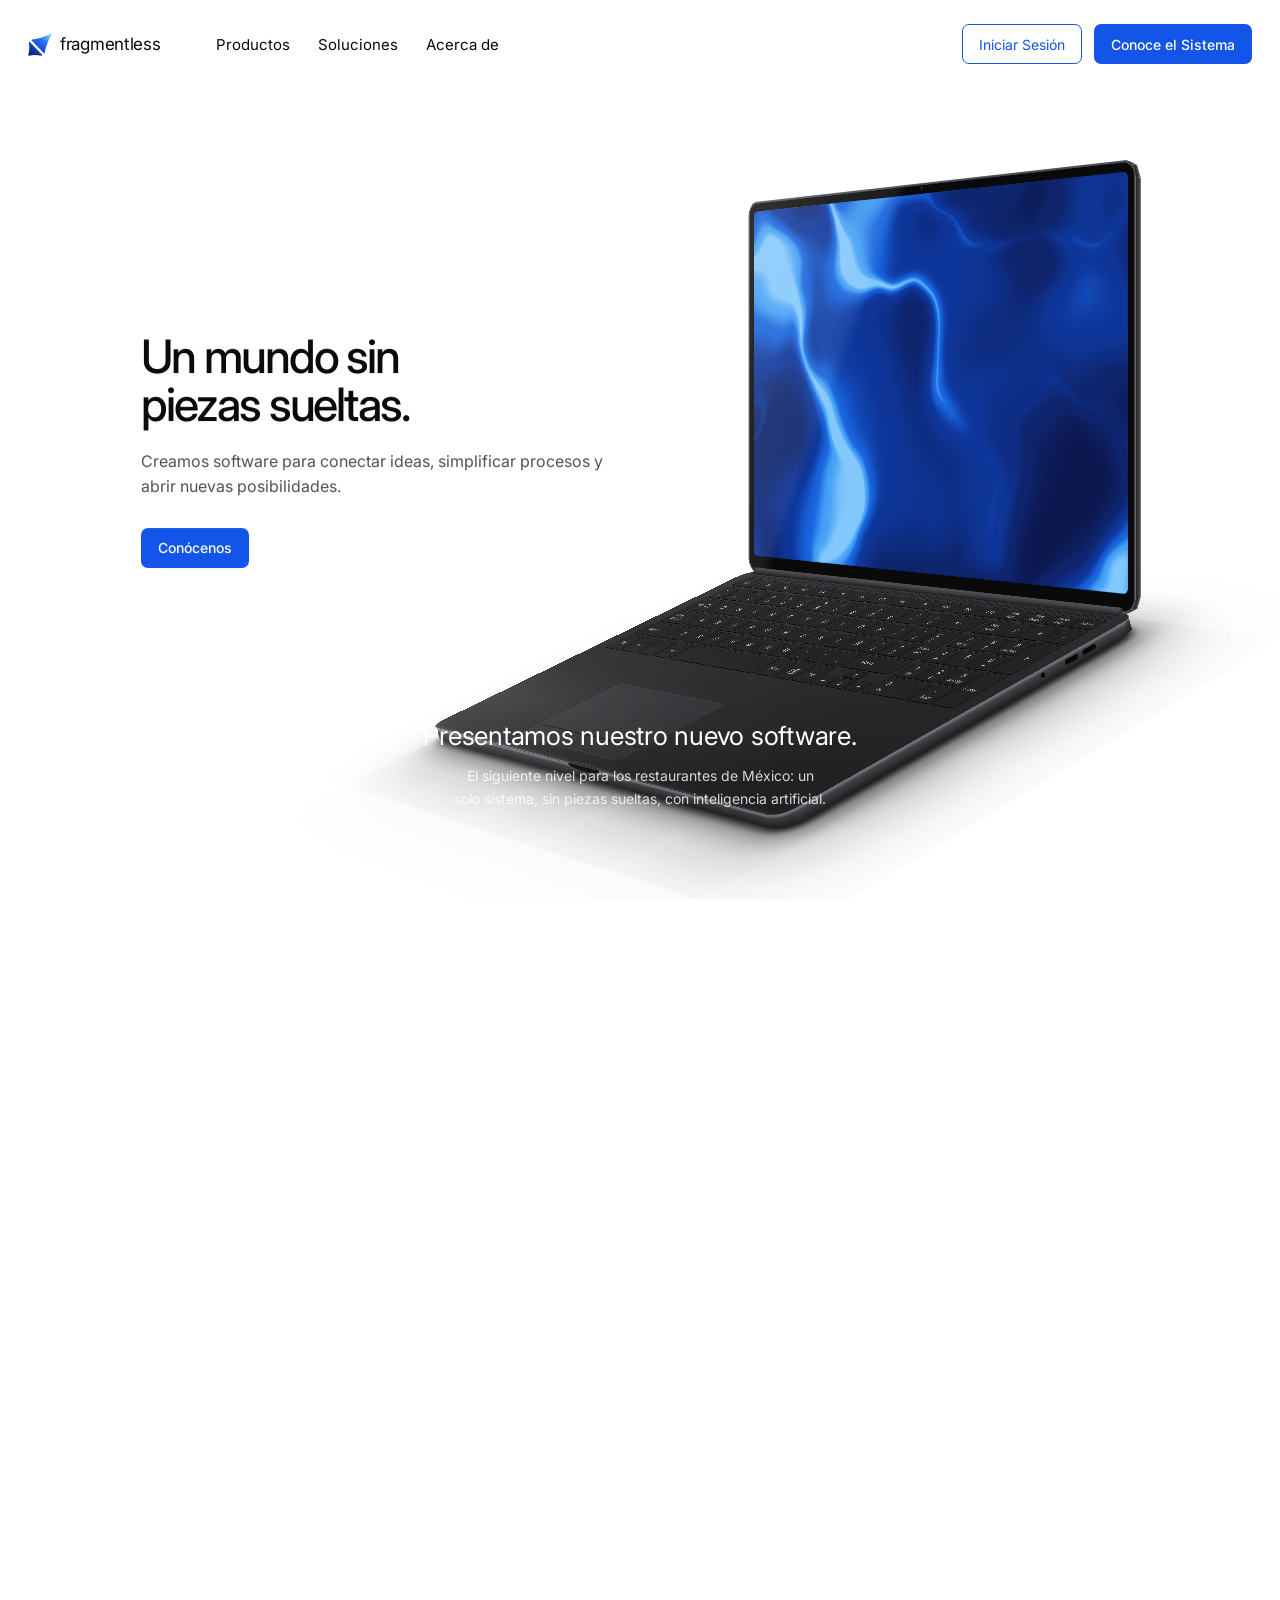
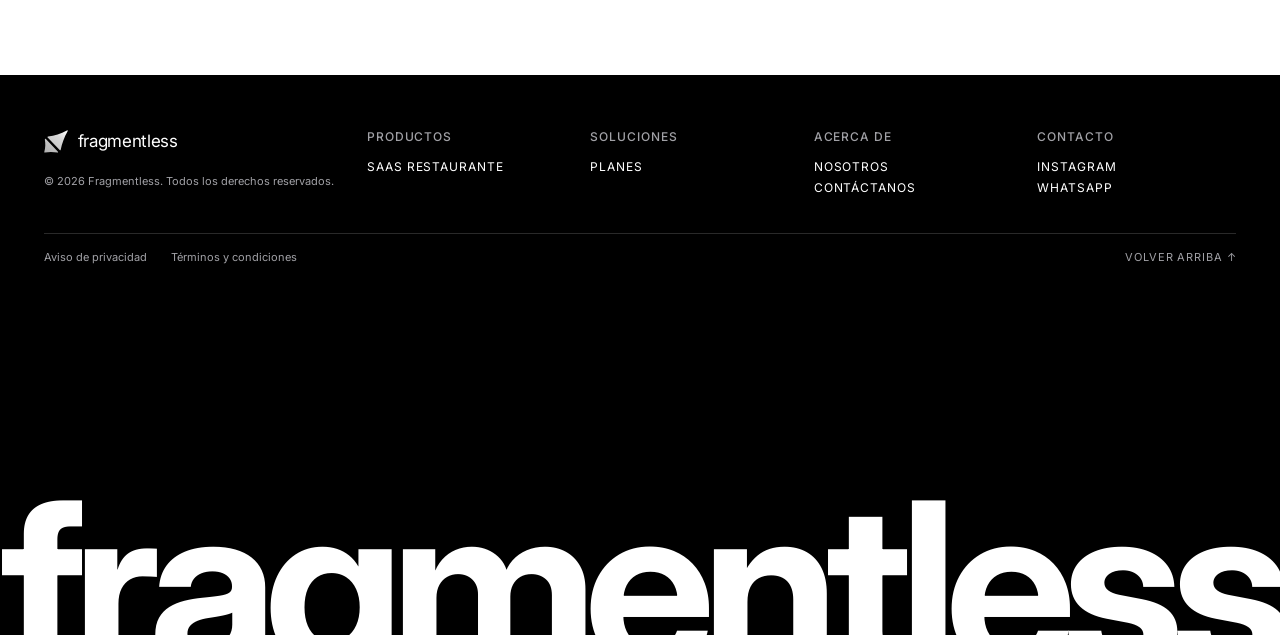
==== index.html @ 7486d0a0 "El mismo brillo azul en todos los textos El titular de la portada y los títulos de la escena dejan e" ====
<!DOCTYPE html>
<html lang="es">
<head>
<meta charset="UTF-8">
<meta name="viewport" content="width=device-width, initial-scale=1.0">
<title>Fragmentless — Un mundo sin piezas sueltas</title>
<meta name="description" content="Creamos software para conectar ideas, simplificar procesos y abrir nuevas posibilidades.">
<meta name="theme-color" content="#FFFFFF">
<link rel="icon" href="assets/fragmentless-logo.svg" type="image/svg+xml">
<!-- Al compartir el enlace (WhatsApp, redes). Cuando haya dominio, og:image y og:url deben ser direcciones completas
     (https://…), porque la mayoría de las redes no acepta rutas relativas. -->
<meta property="og:type" content="website">
<meta property="og:locale" content="es_MX">
<meta property="og:site_name" content="Fragmentless">
<meta property="og:title" content="Fragmentless — Un mundo sin piezas sueltas">
<meta property="og:description" content="Creamos software para conectar ideas, simplificar procesos y abrir nuevas posibilidades.">
<meta property="og:image" content="assets/og-imagen.jpg">
<meta property="og:image:width" content="1200">
<meta property="og:image:height" content="630">
<meta name="twitter:card" content="summary_large_image">
<link rel="preconnect" href="https://fonts.googleapis.com">
<link rel="preconnect" href="https://fonts.gstatic.com" crossorigin>
<link href="https://fonts.googleapis.com/css2?family=Inter:wght@200;400;500;600;700&display=swap" rel="stylesheet">
<link rel="stylesheet" href="style.css?v=brillo-igual-1">
<link rel="stylesheet" href="assets/components.css">
<script src="assets/wave-background.js?v=logo-blanco-1" defer></script>
<script src="barra.js?v=menu-brillo-1" defer></script>
<!-- Antes que escena.js: así el azul ya está dibujado cuando la laptop se muestra -->
<script src="pantalla.js?v=luz-en-su-lugar-1" defer></script>
<script src="escena.js?v=brillo-igual-1" defer></script>
<!-- Después de escena.js: el cambio del azul al panel con una franja de luz -->
<script src="barrido.js?v=luz-1" defer></script>
<!-- La sección 3: dos tarjetas que se alejan, se inclinan y bajan con el scroll -->
<script src="lanzamiento.js?v=celular-2" defer></script>

</head>
<body>

<header class="barra">
  <div class="barra-fila">
    <a class="logo" href="./">
      <img class="logo-claro" src="assets/fragmentless-logo.svg" alt="" width="24" height="23">
      <img class="logo-oscuro" src="assets/fragmentless-logo-blanco.svg" alt="" width="24" height="23">
      <span>fragmentless</span>
    </a>

    <nav class="atajos" aria-label="Atajos">
      <button type="button" class="atajo" aria-expanded="false" aria-controls="menu-productos">Productos</button>
      <button type="button" class="atajo" aria-expanded="false" aria-controls="menu-soluciones">Soluciones</button>
      <button type="button" class="atajo" aria-expanded="false" aria-controls="menu-acerca">Acerca de</button>
    </nav>

    <div class="acciones">
      <a class="boton boton-borde" href="#">Iniciar Sesión</a>
      <a class="boton boton-primario" href="#sistema">Conoce el Sistema</a>
    </div>

    <!-- En celular y en tablet, en lugar de los atajos: abre la barra con los tres submenús como renglones (barra.js) -->
    <button type="button" class="hamburguesa" aria-expanded="false" aria-controls="menu-productos menu-soluciones menu-acerca" aria-label="Menú">
      <span></span><span></span>
    </button>
  </div>

  <!-- Lo que se despliega al tocar un atajo: la barra crece hacia abajo -->
  <div class="despliegue">
    <div class="despliegue-dentro">
      <ul class="submenu" id="menu-productos" hidden>
        <li><a href="#sistema">SaaS Restaurante</a></li>
      </ul>
      <ul class="submenu" id="menu-soluciones" hidden>
        <li><a href="#">Planes</a></li>
      </ul>
      <ul class="submenu" id="menu-acerca" hidden>
        <li><a href="nosotros.html">Nosotros</a></li>
        <li><a href="#">Contáctanos</a></li>
      </ul>
    </div>
  </div>
</header>

<!-- Oscurece la página mientras la barra está abierta -->
<div class="velo" aria-hidden="true"></div>

<main>
  <!-- La escena (escena.js): al bajar, el hueco del video se encoge, se vuelve la pantalla de una laptop
       y se gira de lado, el fondo se oscurece y sale el texto del centro; luego la tarjeta se va a la
       derecha y sale el de la izquierda. -->
  <section class="escena" aria-label="Presentación">
    <div class="escena-fija">
      <div class="noche" aria-hidden="true"></div>
      <div class="portada-copy">
        <h1>Un mundo sin piezas sueltas.</h1>
        <p class="portada-resumen">Creamos software para conectar ideas, simplificar procesos y abrir nuevas posibilidades.</p>
        <!-- Lleva a la empresa, no al sistema de restaurantes: a la página Nosotros -->
        <div class="portada-botones">
          <a class="boton boton-primario" href="nosotros.html">Conócenos</a>
        </div>
      </div>

      <!-- La laptop (escena.js la mueve entera): la pantalla es la tarjeta del video, y el teclado va pegado
           a su orilla de abajo, como con una bisagra. Arriba, a todo lo ancho, no se ven ni el marco de la
           pantalla ni el teclado: aparecen mientras se encoge. Al final se cierra (y entonces se ve la tapa
           por detrás), la cámara gira para verla de frente, se vuelve a abrir con la pantalla en blanco y la
           cámara avanza hasta que esa pantalla llena todo: ahí llega la sección 3. -->
      <div class="laptop">
        <!-- El azul en vivo (pantalla.js) da paso a la captura del panel al encogerse la laptop, detrás de una
             franja de luz (barrido.js). -->
        <div class="video">
          <canvas class="pantalla-azul" aria-hidden="true"></canvas>
          <img class="panel-sistema" src="prueba/vista-inicio.webp" alt="Panel del agente de IA de Fragmentless" decoding="async">
          <!-- La franja de luz que cambia el azul por el panel (barrido.js) -->
          <canvas class="barrido-luz" aria-hidden="true"></canvas>
          <!-- La pantalla en blanco que se ve al reabrirse de frente, como el fondo de la sección 3 -->
          <div class="pantalla-seccion" aria-hidden="true"></div>
        </div>
        <!-- El grosor de la pantalla: sus orillas y sus cuatro esquinas redondas, y al fondo la tapa, que solo
             se ve al cerrarse -->
        <div class="grosor-pantalla" aria-hidden="true">
          <div class="tapa"></div>
          <div class="orilla orilla-arriba"></div>
          <div class="orilla orilla-abajo"></div>
          <div class="orilla orilla-izq"></div>
          <div class="orilla orilla-der"></div>
          <div class="esquina esquina-der"></div>
          <div class="esquina esquina-izq"></div>
          <div class="esquina esquina-atras-izq"></div>
          <div class="esquina esquina-atras-der"></div>
        </div>
        <!-- El teclado: las teclas (una imagen, style.css) con la rejilla de las bocinas arriba (también en
             style.css), el trackpad, el brillo de la luz encima de ellos y el grosor de la base (los cantos
             de enfrente y de atrás, los dos costados, el derecho con sus puertos, y las cuatro esquinas
             redondas). Debajo de la base, el piso con luz de la parte negra y la sombra de la laptop. En su
             orilla de atrás, la bisagra. -->
        <div class="teclado" aria-hidden="true">
          <div class="piso"></div>
          <div class="sombra"></div>
          <div class="teclas"></div>
          <div class="trackpad"></div>
          <div class="brillo"></div>
          <div class="canto"></div>
          <div class="canto canto-atras"></div>
          <div class="costado costado-izq"></div>
          <div class="costado costado-der"></div>
          <div class="esquina esquina-izq"></div>
          <div class="esquina esquina-der"></div>
          <div class="esquina esquina-atras-izq"></div>
          <div class="esquina esquina-atras-der"></div>
          <!-- La bisagra: su cara de enfrente y sus dos puntas -->
          <div class="bisagra">
            <div class="bisagra-frente"></div>
            <div class="bisagra-punta bisagra-punta-izq"></div>
            <div class="bisagra-punta bisagra-punta-der"></div>
          </div>
        </div>
      </div>

      <div class="texto-centro" id="presentacion-saas">
        <h2 class="se-brilla">Presentamos nuestro nuevo software.</h2>
        <p class="se-enciende">El siguiente nivel para los restaurantes de México: un solo sistema, sin piezas sueltas, con inteligencia artificial.</p>
        <!-- Solo en celular (style.css), donde no sale el texto de la izquierda, que lleva estos mismos botones -->
        <div class="texto-botones">
          <a class="boton boton-borde" href="#">Más información</a>
          <a class="boton boton-primario" href="#">Comprar</a>
        </div>
      </div>

      <div class="texto-lado">
        <h2 class="se-brilla">Moderniza tu negocio.</h2>
        <p class="se-enciende">Compra la licencia ya mismo y disfruta del sistema.</p>
        <!-- La entrada va en esta caja y no en los botones, para no pelearse con su opacidad al pasar el mouse -->
        <div class="texto-botones">
          <a class="boton boton-borde" href="#">Más información</a>
          <a class="boton boton-primario" href="#">Comprar</a>
        </div> 
      </div>
    </div>
  </section>

  <!-- Sección 3 (lanzamiento.js): sobre el blanco de la laptop aparece la primera tarjeta, se
       aleja y se inclina, entra la segunda por la derecha, las dos bajan y sale el título. -->
  <section class="lanzamiento" aria-labelledby="lanzamiento-titulo">
    <div class="lanzamiento-ancla" id="sistema"></div>
    <div class="lanzamiento-fija">
      <div class="lanzamiento-grupo">
        <!-- La primera tarjeta, que aparece de la nada. Primero una frase con tres imágenes que cambian
             con el scroll; al alejarse, imágenes que forman un anillo, se da vuelta, se amontonan y queda una
             sola (lanzamiento.js las pone). Al subir, esa regresa al centro y se vuelve la imagen de la
             frase. Las tres imágenes de la frase son provisionales. -->
        <div class="lanzamiento-tarjeta tarjeta-izq">
          <div class="lanzamiento-giro">
            <div class="lanzamiento-cara cara-clara">
              <div class="orbita" aria-hidden="true"><div class="orbita-centro"></div></div>
              <div class="intro">
                <p class="intro-frase"><span class="intro-antes">Todo tu restaurante</span> <span class="intro-imagenes"><img src="prueba/tarjeta-libreta.webp" alt="" decoding="async"><img src="prueba/tarjeta-mesera.webp" alt="" decoding="async" hidden><img src="prueba/tarjeta-cuentas.webp" alt="" decoding="async" hidden></span> <span>en un solo sistema.</span></p>
              </div>
            </div>
          </div>
        </div>
        <!-- La segunda: un remolino de imágenes que giran alrededor de una frase y se van al centro -->
        <div class="lanzamiento-tarjeta tarjeta-der">
          <div class="lanzamiento-giro">
            <div class="lanzamiento-cara cara-oscura">
              <div class="remolino" aria-hidden="true"><div class="remolino-centro"></div></div>
              <p class="remolino-titulo">Todo conectado.</p>
            </div>
          </div>
        </div>
      </div>
      <div class="lanzamiento-orillas" aria-hidden="true"></div>
      <div class="lanzamiento-texto">
        <h2 id="lanzamiento-titulo">Todo tu restaurante. En un solo lugar.</h2>
      </div>
    </div>
  </section>

  <!-- Sección 6: un espacio blanco de media pantalla para los logos de los restaurantes que trabajen con
       Fragmentless. Va vacío hasta que haya clientes de verdad. -->
  <section class="clientes"></section>
</main>

<!-- Footer de partículas, montado con React. -->
<div id="site-footer"></div>

</body>
</html>
---- style.css ----
/* style.css — la página de Fragmentless (index.html) */

/* Barra blanca con el logo, los atajos (crece al tocar uno) y los botones a la derecha; debajo, la escena:
   el hueco del video (negro mientras carga) con el eslogan, que al bajar se gira de lado sobre fondo oscuro (escena.js). */
:root {
  --fondo: #FFFFFF;
  --tinta: #0A0A0B;
  --tinta-suave: #6E6E73;
  --borde: #C9C9CC;
  --azul: #1355E8;
  --azul-claro: #8AB4FF; /* el primer color del brillo azul que les pasa a los textos (brillo-submenu) */
  --azul-noche: #3D7BFF; /* el azul de la marca más claro (mismo tono), para que la píldora vacía se vea sobre negro */
  --noche: #000000; /* las secciones oscuras (como la de Nosotros): negro total, no el de la marca */
  --noche-escena: #141415; /* la parte negra de la escena de la laptop, que en realidad es gris muy oscuro */
  --barra-noche: #000000; /* la barra abierta, con su submenú, sobre la sección oscura: negra, como el footer. En
                             gris (#1C1C1E) se confundía con el gris de la escena y parecía un gris que no cuadraba */
  --hueco: #0A0A0B; /* negro de la marca: lo que se ve mientras el video carga */
  --pulido: #707177; /* las orillas pulidas de la laptop: un gris más claro que el aluminio, que la marca sobre el negro */
  --velo: rgba(10, 10, 11, 0.45);
  /* Los resortes del carrusel de la sección 3 (de Motion), muestreados en 20 tramos: el de pasar de vista
     (bounce 0.1 en 0.25 s) y el de la pista cuando la sueltas sin pasar de vista (rigidez 200, freno 40) */
  --resorte: linear(0, 0.0698, 0.2176, 0.3835, 0.5372, 0.6662, 0.7677, 0.8438, 0.8986, 0.9367, 0.9623, 0.9789,
    0.9893, 0.9954, 0.9989, 1.0006, 1.0013, 1.0015, 1.0014, 1.0012, 1);
  --resorte-regreso: linear(0, 0.0794, 0.2179, 0.3532, 0.4701, 0.5675, 0.6474, 0.7127, 0.7659, 0.8093, 0.8446,
    0.8734, 0.8969, 0.916, 0.9316, 0.9443, 0.9546, 0.963, 0.9699, 0.9755, 1);
  --letra: 'Inter', 'Helvetica Neue', Arial, sans-serif;
  --margen: 28px;
  --alto-barra: 88px;
  --abrir: 0.3s ease;
}

/* El botón de la barra que lleva al sistema baja recorriendo la escena, así se ve la laptop encogerse */
@media (prefers-reduced-motion: no-preference) {
  html { scroll-behavior: smooth; }
}

body {
  margin: 0;
  background: var(--fondo);
  color: var(--tinta);
  font-family: var(--letra);
}

/* El texto seleccionado se marca en gris, no en el azul del sistema. Medio transparente para que sirva igual
   sobre blanco (gris claro con letra negra), sobre negro (gris oscuro con letra blanca) y sobre el video. */
::selection { background: rgba(142, 142, 147, 0.45); }

/* Barra: fija arriba, de orilla a orilla; al bajar se esconde y al subir regresa (barra.js) */
.barra {
  position: fixed;
  top: 0;
  left: 0;
  right: 0;
  z-index: 10;
  padding-inline: var(--margen);
  background: var(--fondo);
  box-shadow: inset 0 -1px 0 color-mix(in srgb, var(--tinta) 12%, transparent);
  transition: transform var(--abrir), background-color var(--abrir);
}
.barra[data-escondida] { transform: translateY(-100%); }

/* Sobre la escena (la portada blanca y la parte negra) la barra es transparente y sin su línea: blanca o negra
   se veía como un bloque encima, sobre todo en el gris del paso a la parte negra, y el fondo de la escena no es
   plano (tiene la luz gris detrás de la laptop). Ahí no pasa nada por debajo de ella: lo más alto de la laptop
   queda más abajo que la barra. Sobre la hoja y lo que sigue (data-hoja) es blanca con su línea, porque ahí el
   contenido sí pasa por debajo. Abierta, con su submenú, tiene fondo para que se lea: blanca de día y negra
   en la parte negra. data-escena solo lo pone escena.js, así que en nosotros.html la barra sigue blanca. */
:root[data-escena]:not([data-hoja]) .barra:not([data-abierto]) {
  --fondo: transparent;
  box-shadow: none;
}
/* En la parte negra, letra blanca */
:root[data-noche] body { background: var(--noche-escena); }
:root[data-noche]:not([data-hoja]) .barra {
  box-shadow: none;
  --tinta: #FFFFFF;
  --tinta-suave: #A1A1A6;
  --borde: #3A3A3D;
}
:root[data-noche]:not([data-hoja]) .barra[data-abierto] { --fondo: var(--barra-noche); }

.barra-fila {
  height: var(--alto-barra);
  display: flex;
  align-items: center;
  gap: 56px;
}

.logo {
  display: inline-flex;
  align-items: center;
  gap: 8px;
  color: var(--tinta);
  text-decoration: none;
  border-radius: 6px;
  transition: color var(--abrir);
}
.logo img { display: block; height: 23px; width: auto; flex-shrink: 0; } /* símbolo azul junto a la palabra */
.logo .logo-oscuro { display: none; }
/* Sobre negro o gris oscuro, una variante de azul hielo a blanco conserva el relieve. */
:root[data-noche]:not([data-hoja]) .barra .logo-claro { display: none; }
:root[data-noche]:not([data-hoja]) .barra .logo-oscuro { display: block; }
.logo span {
  font-weight: 400; /* mismo grosor que los atajos */
  font-size: 17px;
  line-height: 1;
  letter-spacing: -0.31px; /* compensa lo que ensancha el 400: la palabra mide lo mismo que en 200 y nada se mueve */
}

.atajos {
  display: flex;
  align-items: center;
  gap: 28px;
}
.atajo {
  padding-block: 12px;
  padding-inline: 0;
  border: 0;
  background: none;
  color: var(--tinta);
  font: inherit;
  font-size: 15px;
  white-space: nowrap;
  cursor: pointer;
  transition: color var(--abrir);
}
/* Con la barra abierta, el atajo activo queda negro y los demás en gris */
.barra[data-abierto] .atajo { color: var(--tinta-suave); }
.barra[data-abierto] .atajo[aria-expanded="true"] { color: var(--tinta); }

/* Botones de la derecha: Iniciar Sesión (borde azul) y Conoce el Sistema (azul sólido) */
.acciones {
  margin-left: auto;
  display: flex;
  align-items: center;
  gap: 12px;
}
.boton {
  box-sizing: border-box;
  display: inline-flex;
  align-items: center;
  height: 40px;
  padding-inline: 16px;
  border: 1px solid transparent;
  border-radius: 7px;
  font-size: 14px;
  text-decoration: none;
  white-space: nowrap;
  transition: background-color var(--abrir), border-color var(--abrir), color var(--abrir), opacity var(--abrir);
}
.boton-borde { border-color: var(--azul); color: var(--azul); }
.boton-borde:hover { background: var(--azul); color: #FFFFFF; }
.boton-primario { background: var(--azul); color: #FFFFFF; font-weight: 500; }
.boton-primario:hover { opacity: 0.85; }
/* En la parte negra los dos botones de la barra van en blanco: en azul se veían apagados sobre el gris oscuro.
   Iniciar Sesión, con borde y letra blancos, se llena de blanco al pasar el mouse, como de día se llena de azul. */
:root[data-noche]:not([data-hoja]) .barra .boton-borde { border-color: #FFFFFF; color: #FFFFFF; }
:root[data-noche]:not([data-hoja]) .barra .boton-borde:hover { background: #FFFFFF; color: var(--hueco); }
:root[data-noche]:not([data-hoja]) .barra .boton-primario { background: #FFFFFF; color: var(--hueco); }

/* La hamburguesa: solo en celular (abajo, en su @media), en lugar de los atajos. Dos rayas que, abierta, se
   cruzan en una X. Van del color de la letra, así en la parte negra son blancas. */
.hamburguesa { display: none; }
.hamburguesa span {
  display: block;
  width: 20px;
  height: 1.5px;
  border-radius: 1px;
  background: currentColor;
  transition: transform var(--abrir);
}
.hamburguesa[aria-expanded="true"] span:first-child { transform: translateY(3.75px) rotate(45deg); }
.hamburguesa[aria-expanded="true"] span:last-child { transform: translateY(-3.75px) rotate(-45deg); }
/* El renglón de cada submenú en el menú de la hamburguesa (barra.js): en escritorio no se ve */
.submenu-titulo { display: none; }

/* Lo que se despliega: de borde a borde, crece hacia abajo */
.despliegue {
  position: absolute;
  top: calc(100% - 1px); /* se encima 1 px para que no se vea una raya entre la barra y lo desplegado */
  left: 0;
  right: 0;
  display: grid;
  grid-template-rows: 0fr;
  background: var(--fondo);
  transition: grid-template-rows var(--abrir), background-color var(--abrir);
}
.barra[data-abierto] .despliegue { grid-template-rows: 1fr; }
.despliegue-dentro { min-height: 0; overflow: hidden; }

.submenu {
  box-sizing: border-box;
  min-height: 240px;
  margin: 0;
  padding-block: 28px 56px;
  padding-inline: var(--inicio-atajos, var(--margen)) var(--margen);
  list-style: none;
  display: flex;
  flex-direction: column;
  gap: 14px;
}
.submenu[hidden] { display: none; }
/* --color-submenu: en el menú de la hamburguesa los enlaces van en gris (abajo, en su @media); en escritorio, negros */
.submenu a {
  display: inline-block;
  color: var(--color-submenu, var(--tinta));
  font-size: 24px;
  font-weight: 400;
  text-decoration: none;
}

.submenu-brillo {
  display: inline-block;
  line-height: 1.3em;
  vertical-align: top;
  white-space: nowrap;
}
.submenu-brillo span { color: inherit; }
/* El brillo azul de la marca, una regla de diseño: el mismo en toda la página, en los enlaces de la barra y del
   footer, en los titulares del index y de Nosotros, en los títulos de la escena y en la sección 3. Cada letra en su
   span, con su lugar en --i, pasa de su color al azul claro y al azul de la marca y regresa, en 0.4 s, 18 ms después
   de la de su izquierda. Sale del color de la letra y regresa a él (inherit), así sirve igual en negro, en gris y en
   blanco. A los títulos les pasa en cuanto quedan quietos, 0.5 s después de que empiezan a entrar. */
@keyframes brillo-submenu {
  0%, 100% { color: inherit; }
  25% { color: var(--azul-claro); }
  50% { color: var(--azul); }
}
.submenu a.brillando .submenu-brillo span {
  animation: brillo-submenu .4s ease-in-out calc(var(--i) * 18ms);
}
@media (prefers-reduced-motion: reduce) {
  .submenu-brillo span { transition: none; }
  .submenu a.brillando .submenu-brillo span {
    animation: none;
    color: var(--color-submenu, var(--tinta));
  }
}

/* Al abrir la barra, los submenús suben un poco desde abajo */
@keyframes subir {
  from { opacity: 0; transform: translateY(10px); }
  to { opacity: 1; transform: none; }
}
.barra[data-abierto] .submenu li { animation: subir 0.25s ease-out both; }

.logo:focus-visible,
.atajo:focus-visible,
.hamburguesa:focus-visible,
.submenu-titulo:focus-visible,
.boton:focus-visible,
.submenu a:focus-visible { outline: 2px solid var(--tinta); outline-offset: 4px; }

/* Velo: oscurece la página mientras la barra está abierta, sin desenfocarla */
.velo {
  position: fixed;
  inset: 0;
  z-index: 5;
  background: var(--velo);
  opacity: 0;
  pointer-events: none;
  transition: opacity var(--abrir);
}
.barra[data-abierto] ~ .velo { opacity: 1; pointer-events: auto; }

/* La escena: mide 3.5 pantallas de scroll, 1.5 más para la cámara (el giro, la apertura y el zoom de
   escena.js), más la que se queda fija, más una en la que llega la sección 3. Mientras la recorres, lo de
   adentro no se mueve de la pantalla; escena.js lo acomoda según cuánto has bajado. */
.escena { height: 700vh; }
.escena-fija {
  position: sticky;
  top: 0;
  height: 100vh;
  overflow: hidden;
  background: var(--fondo);
}
/* La parte negra no es negro: es un gris muy oscuro (--noche-escena), que se comparó en una página de prueba
   con el negro de antes y con un gris más claro, y se prefirió. Tampoco es plana: una luz gris muy suave cae
   detrás de la laptop, cargada a la derecha de ella, y otra más tenue en el suelo frente a ella; abajo el fondo
   se aclara poquito, sin una línea que marque dónde empieza el piso (con línea parecía un estudio de fotos y se
   veía demasiado definido).
   --luz-x y --luz-y (escena.js) son el centro de la laptop y la altura de su bisagra en la pose del centro:
   la luz la sigue de lado cuando se va a la derecha, pero no sube ni baja. Se ve con la opacidad de .noche. */
.noche {
  --luz-x: 50%;
  --luz-y: 58%;
  position: absolute;
  inset: 0;
  background:
    radial-gradient(ellipse 55% 70% at calc(var(--luz-x) + 14%) calc(var(--luz-y) - 22%), rgb(255 255 255 / .085), transparent 70%),
    radial-gradient(ellipse 45% 30% at var(--luz-x) calc(var(--luz-y) + 20%), rgb(255 255 255 / .05), transparent 72%),
    linear-gradient(var(--noche-escena), #19191A 35%, #1F1F20 70%, #252527);
  opacity: 0;
}

/* La laptop: la pantalla (el hueco del video) y el teclado, unidos por una bisagra. Arranca debajo de la
   barra, a todo lo ancho, del tamaño de la pantalla; escena.js la encoge y la gira entera sin cambiarle
   la forma. Es 3D de verdad (preserve-3d), así que no lleva overflow, opacidad ni filtros: la aplanarían.
   --k es cuánto la encoge: las esquinas crecen lo mismo para que en pantalla se vean siempre igual de redondas. */
.laptop {
  --marco: 1;
  --radio: 16px;
  /* El aluminio gris oscuro del teclado y la tapa: claro junto a la bisagra y un poco más oscuro hacia el
     frente. No baja en la parte negra, como bajaba la plateada: ya es oscuro y se perdería en el fondo; ahí lo
     marcan las orillas pulidas (--pulido) y la luz de .noche. */
  --aluminio-claro: #36363A;
  --aluminio: #2A2A2D;
  --aluminio-oscuro: #1F1F22;
  position: absolute;
  top: var(--alto-barra);
  left: var(--margen);
  right: var(--margen);
  height: calc(100vh - var(--alto-barra) - var(--margen));
  height: calc(100svh - var(--alto-barra) - var(--margen));
  min-height: 420px;
  transform-style: preserve-3d;
  will-change: transform;
}
/* Hasta que escena.js la acomoda (data-escena), la laptop y el eslogan no se muestran: sin eso, mientras
   baja el bundle de React (escena.js corre después de él), se veía la pantalla azul a todo lo ancho y el
   eslogan quieto, y luego saltaban a su lugar. visibility y no opacity, para no aplanar el 3D. */
:root:not([data-escena]) :is(.laptop, .portada-copy) { visibility: hidden; }

/* La pantalla (se llama .video porque antes tenía un video), con un marco negro alrededor como el de una
   MacBook. --marco (escena.js) va de 0, a todo lo ancho y sin marco, a 1, con el marco entero.
   El marco es el fondo de la pantalla, que se ve donde se recorta el azul; sin marco no hay fondo:
   detrás del azul asomaría por la orilla redonda. */
.video {
  position: absolute;
  inset: 0;
  container-type: size; /* el marco se mide con el lado corto de la pantalla (cqmin) */
  box-sizing: border-box;
  display: grid;
  place-items: center;
  padding-inline: 24px;
  background: rgb(10 10 11 / min(1, var(--marco, 0) * 100)); /* el negro de --hueco */
  border-radius: calc(var(--radio) / var(--k, 1));
  /* La orilla gris de la tapa alrededor del marco negro, como en una MacBook */
  box-shadow: inset 0 0 0 calc(2px / var(--k, 1)) rgb(78 78 83 / var(--marco, 0));
  overflow: hidden;
  backface-visibility: hidden; /* al cerrarse la laptop, por detrás se ve la tapa y no la pantalla al revés */
}
/* El azul en vivo (pantalla.js) y la captura del panel llenan la pantalla (recortando lo que sobre), una
   encima del otro: la captura empieza invisible y entra a la mitad del paso a negro, detrás de una franja de
   luz que cruza la pantalla (barrido.js, que la dibuja en .barrido-luz, encima de los dos). El negro de
   --hueco se ve si no cargan. El marco les recorta la orilla: 2.6 % del lado corto arriba y a los lados, y
   4.4 % abajo, como la barbilla de una MacBook. */
.video .pantalla-azul,
.video .panel-sistema,
.video .barrido-luz,
.video .pantalla-seccion {
  --bisel: calc(var(--marco, 0) * 2.6cqmin);
  position: absolute;
  inset: 0;
  width: 100%;
  height: 100%;
  object-fit: cover;
  background: var(--hueco);
  clip-path: inset(var(--bisel) var(--bisel) calc(var(--marco, 0) * 4.4cqmin)
    round max(0px, calc(var(--radio) / var(--k, 1) - var(--bisel))));
}
/* Sin WebGL, el lienzo no se dibuja y deja ver este fondo: un cuadro fijo del video que había antes */
.video .pantalla-azul { background: url('prueba/fondo-azul.webp') center / cover, var(--hueco); }
.video .panel-sistema { opacity: 0; pointer-events: none; }
/* Mientras pasa la franja (data-recorte, barrido.js), el panel se ve solo a la izquierda de --corte, con la orilla
   suave debajo de la luz; del otro lado sigue el azul. --corte va de 0 a 1, y la orilla se pasa un poco de los dos
   lados para que al principio y al final no asome nada. */
.video[data-recorte] .panel-sistema {
  -webkit-mask: linear-gradient(to right, #000 calc(var(--corte) * 104% - 4%), transparent calc(var(--corte) * 104%));
  mask: linear-gradient(to right, #000 calc(var(--corte) * 104% - 4%), transparent calc(var(--corte) * 104%));
}
/* La franja, transparente y solo visible mientras pasa, como el lienzo del componente del que sale */
.video .barrido-luz { background: none; pointer-events: none; opacity: 0; transition: opacity 75ms; }
.video .barrido-luz[data-barriendo] { opacity: 1; }
/* La pantalla en blanco, como el fondo de la sección 3: la laptop, ya cerrada, cambia la captura por ella
   (data-seccion, escena.js), y al reabrirse de frente la cámara avanza hasta que llena todo. Ahí llega la
   sección 3 (.lanzamiento) con el mismo blanco, así que no se nota el cambio. */
.video .pantalla-seccion { background: var(--fondo); opacity: 0; }
.laptop[data-seccion] .pantalla-seccion { opacity: 1; }
/* La cámara: un círculo al centro del marco de arriba (mide 2.6cqmin de alto), del 42 % de ese alto. Negra
   por dentro, con un anillo gris oscuro y un brillito azulado de lente arriba a la izquierda. Los videos no la
   tapan porque su recorte deja libre el marco; el reflejo (::after) sí pasa por encima, como el vidrio. */
.video::before {
  content: '';
  position: absolute;
  top: calc(1.3cqmin - 0.55cqmin);
  left: calc(50% - 0.55cqmin);
  width: 1.1cqmin;
  height: 1.1cqmin;
  border-radius: 50%;
  background:
    radial-gradient(circle at 38% 36%, rgb(120 140 200 / .6) 0 9%, transparent 22%),
    radial-gradient(circle, #050506 0 36%, #2A2B30 46% 58%, #151518 70%);
  opacity: var(--marco, 0);
  pointer-events: none;
}
/* El reflejo del vidrio: una luz tenue en diagonal que entra por la esquina de arriba a la izquierda, de
   donde viene la luz de la escena (la sombra cae a la derecha), con la orilla un poco difuminada, como una
   ventana reflejada. Cubre también el marco negro: en una MacBook el vidrio lo tapa. Sobre el video azul
   casi no se nota; sobre el panel oscuro, sí, sin taparlo. Más tenue, o bajando en la parte negra, no se
   distinguía. */
.video::after {
  content: '';
  position: absolute;
  inset: 0;
  background: linear-gradient(122deg, rgb(255 255 255 / .16), rgb(255 255 255 / .07) 31%, transparent 33.5%);
  pointer-events: none;
}
/* Sobre la pantalla en blanco el reflejo no se ve, pero al llenar todo dejaba una diagonal apenas marcada */
.laptop[data-seccion] .video::after { opacity: 0; }
/* Entrada inicial; los hijos se animan sin competir con la salida por scroll. */
.intro-activa .barra { animation: entrada-barra .7s cubic-bezier(.2,.7,.2,1) both; }
.intro-activa .portada-copy > :is(h1, p, .portada-botones) {
  animation: entrada-portada .7s cubic-bezier(.2,.7,.2,1) both;
}
.intro-activa .portada-botones { animation-delay: .6s; }
/* Al titular, en cuanto termina de subir, le pasa el brillo azul de toda la página (brillo-submenu), letra por
   letra (--i: su lugar, escena.js), igual que al de Nosotros y a los títulos de la escena. */
.intro-activa .portada-copy h1 span {
  animation: brillo-submenu .4s ease-in-out calc(.5s + var(--i) * 18ms);
}
.intro-activa .portada-resumen span {
  animation: encender-portada .4s ease calc(.35s + var(--i) * 70ms) both;
}
@keyframes entrada-barra {
  from { translate: 0 -100%; }
  to { translate: 0 0; }
}
@keyframes entrada-portada {
  from { opacity: 0; transform: translateY(16px); }
  to { opacity: 1; transform: translateY(0); }
}
@keyframes encender-portada {
  from { opacity: .3; }
  to { opacity: 1; }
}
@media (prefers-reduced-motion: reduce) {
  .intro-activa .barra,
  .intro-activa .portada-copy > :is(h1, p, .portada-botones),
  .intro-activa .portada-copy h1 span,
  .intro-activa .portada-resumen span { animation: none; }
}
.portada-copy {
  position: absolute;
  z-index: 2;
  left: calc(clamp(28px, 6vw, 112px) + 64px);
  top: 50%;
  translate: 0 -50%;
  width: 40%;
  max-width: 620px;
  color: #0a0a0b;
  will-change: opacity, transform;
}
/* El titular pesa tanto como la laptop: crece con la pantalla y se parte en dos renglones parejos */
.portada-copy h1 { margin: 0; font-size: clamp(2.25rem, 3.6vw, 4rem); font-weight: 500; line-height: 1.05; letter-spacing: -.045em; text-wrap: balance; }
.portada-copy .portada-resumen { color: #515154; font-size: clamp(1rem, 0.95vw, 1.125rem); line-height: 1.6; max-width: 30em; margin: 20px 0 0; }
.portada-botones { margin-top: 28px; }
/* En celular, arriba de la laptop y centrado, como ella. No pegado a la barra: a 28 px quedaba un hueco muy grande
   entre el botón y la laptop. El párrafo, en renglones parejos, para que no quede una palabra sola abajo. */
@media (max-width: 760px) {
  .portada-copy {
    top: calc(var(--alto-barra) + 10vh);
    top: calc(var(--alto-barra) + 10svh);
    translate: none;
    left: var(--margen);
    width: calc(100% - 2 * var(--margen));
    max-width: none;
    text-align: center;
  }
  .portada-copy .portada-resumen { margin-inline: auto; text-wrap: balance; }
}
/* El grosor de la pantalla: una caja del tamaño de la pantalla, con la tapa al fondo y las orillas entre las
   dos. Sin él, de lado y al cerrarse la pantalla se veía como una hoja de papel. Mide la mitad que el de la
   base, como en una MacBook: la base mide 3 % del fondo del teclado, que es lo alto de la pantalla sin pasar
   de 0.7 veces su ancho (.teclado), y la caja es contenedor para medirlo igual (cqh). */
.grosor-pantalla {
  --r: calc(var(--radio) / var(--k, 1)); /* el radio de sus esquinas, el mismo de la base */
  --grosor: calc(min(100cqh, (100vw - 2 * var(--margen)) * 0.7) * 0.015);
  position: absolute;
  inset: 0;
  container-type: size;
  transform-style: preserve-3d;
  pointer-events: none;
}
.grosor-pantalla * { backface-visibility: hidden; }
/* La tapa: la espalda de la pantalla, de aluminio gris oscuro liso, viendo hacia atrás. Se ve cuando la laptop
   se cierra y la pantalla queda boca abajo sobre el teclado; como va al fondo del grosor, queda encima de
   las teclas y no se pelea con ellas por el mismo plano. */
.tapa {
  position: absolute;
  inset: 0;
  border-radius: var(--r);
  background: linear-gradient(200deg, var(--aluminio-claro), var(--aluminio-oscuro));
  box-shadow: inset 0 0 0 calc(1.5px / var(--k, 1)) rgb(255 255 255 / 0.14);
  transform: rotateY(180deg) translateZ(var(--grosor));
}
/* Las orillas: tiras dobladas 90° hacia atrás desde las orillas de la pantalla, como las de la base (más
   abajo) y con su mismo pulido, solo que la línea brillante va del lado de la tapa, que es el aluminio:
   cerrada, la laptop enseña dos orillas pulidas, una encima de la otra. Las esquinas son las de la base
   (.esquina) con este grosor: la caja es como el teclado puesto de pie, así que .esquina-der e -izq son las
   de abajo, junto a la bisagra, y las «de atrás» son las de arriba. */
.orilla { position: absolute; }
.orilla-arriba,
.orilla-abajo {
  left: var(--r);
  width: calc(100% - 2 * var(--r));
  height: var(--grosor);
}
.orilla-arriba {
  bottom: 100%;
  background: linear-gradient(var(--pulido) 0 12%, #3C3C40 30%, #1E1E20);
  transform-origin: 50% 100%;
  transform: rotateX(90deg);
}
.orilla-abajo {
  top: 100%;
  background: linear-gradient(0deg, var(--pulido) 0 12%, #3C3C40 30%, #1E1E20);
  transform-origin: 50% 0;
  transform: rotateX(-90deg);
}
.orilla-izq,
.orilla-der {
  top: var(--r);
  width: var(--grosor);
  height: calc(100% - 2 * var(--r));
}
.orilla-der {
  left: 100%;
  background: linear-gradient(-90deg, var(--pulido) 0 12%, #424246 30%, #232326);
  transform-origin: 0 50%;
  transform: rotateY(90deg);
}
.orilla-izq {
  right: 100%;
  background: linear-gradient(90deg, var(--pulido) 0 12%, #424246 30%, #232326);
  transform-origin: 100% 50%;
  transform: rotateY(-90deg);
}
.grosor-pantalla .esquina::before,
.grosor-pantalla .esquina::after {
  height: var(--grosor);
  background: linear-gradient(0deg, var(--pulido) 0 12%, #3C3C40 30%, #1E1E20);
}

/* El teclado: la otra hoja de la laptop, del ancho de la pantalla, colgada de su orilla de abajo y
   doblada hacia el frente por la bisagra (escena.js le pone el rotateX). De fondo mide lo alto de la
   pantalla, sin pasar de 0.7 veces su ancho (la proporción de una MacBook; en celular la pantalla es
   vertical). El aluminio gris oscuro y el trackpad son CSS, medidos con su ancho (cqw) y su fondo (cqh);
   las teclas son una imagen. Van arriba, junto a la bisagra, tan anchas como quepan: hasta el 94 % del
   ancho y el 56 % del fondo (--proporcion: ancho entre alto de la imagen). El trackpad, al frente,
   centrado debajo de las letras (--trackpad: cuánto se corre por el teclado numérico, medido en la imagen).
   Ser contenedor no le quita el 3D: se comprobó que el canto se ve igual. */
.teclado {
  --proporcion: 3.16; /* 2000×633 */
  --trackpad: -0.116;
  --ancho-teclas: min(94cqw, 56cqh * var(--proporcion));
  --r: calc(var(--radio) / var(--k, 1)); /* el radio de sus esquinas, el mismo de la tapa */
  position: absolute;
  top: 100%;
  left: 0;
  width: 100%;
  height: min(100%, calc((100vw - 2 * var(--margen)) * 0.7));
  container-type: size;
  display: grid;
  grid-template-rows: 4% auto 1fr 30% 5%; /* en % y no en cqh: los cq de un contenedor no se miden con él mismo */
  justify-items: center;
  background: linear-gradient(165deg, var(--aluminio-claro), var(--aluminio) 45%, var(--aluminio-oscuro));
  border-radius: var(--r);
  transform-origin: 50% 0;
  transform-style: preserve-3d; /* para el canto, los costados y las esquinas */
}
.teclado,
.teclado * { backface-visibility: hidden; }
/* Las teclas: una imagen de teclas negras con letras grises, vistas desde arriba, con teclado numérico,
   generada en Higgsfield (GPT Image 2.5 Sunburst, job 961d813b…), sin el logo de Windows. Entre tecla y tecla
   es transparente: ahí se ve el aluminio de la base. */
.teclas {
  grid-row: 2;
  width: var(--ancho-teclas);
  aspect-ratio: var(--proporcion);
  background: url('prueba/teclado.webp') center / 100% 100% no-repeat;
}
/* La rejilla de las bocinas: una franja de agujeritos arriba de las teclas, entre la bisagra (que tapa el
   primer 1.4cqh) y la fila de las F, a lo ancho de las teclas, como en una MacBook de 12″. A los lados de las
   teclas no cabía: con el teclado numérico llegan al 94 % del ancho. Los agujeros son de medio milímetro, uno
   cada milímetro: a 1280 de ancho la franja mide unos 4 px de alto y se ve como una línea un poco más oscura
   que la base; de cerca, como rejilla. Sobre el gris oscuro los agujeros van casi negros, o no se ven. Con
   agujeros más grandes parecía de juguete, y los puntos, de unos 2 px, podían hacer un patrón que temblara al
   moverse la laptop. Va fuera de la cuadrícula (absolute), para no mover las teclas ni el trackpad. */
.teclado::before {
  content: '';
  position: absolute;
  left: calc(50% - var(--ancho-teclas) / 2);
  width: var(--ancho-teclas);
  top: 1.9cqh;
  height: 1.6cqh;
  background: radial-gradient(circle closest-side, rgb(0 0 0 / .75) 0 55%, transparent 80%) 0 0 / 0.45cqh 0.4cqh;
  pointer-events: none;
}
/* El trackpad, del gris de la base, con sus dos botones de click abajo: una franja del 22 % de su alto,
   partida a la mitad. Las juntas (la de arriba de los botones y la de en medio) son rayas casi negras de
   1.5 px en pantalla, y su orilla, una línea clarita que lo separa de la base. */
.trackpad {
  --junta: calc(1.5px / var(--k, 1));
  --botones: 22%;
  grid-row: 4;
  height: 100%;
  aspect-ratio: 1.6;
  translate: calc(var(--ancho-teclas) * var(--trackpad));
  border-radius: calc(var(--radio) / var(--k, 1) * 0.6);
  background:
    linear-gradient(90deg, transparent calc(50% - var(--junta) / 2), #141416 0 calc(50% + var(--junta) / 2), transparent 0)
      bottom / 100% var(--botones) no-repeat,
    linear-gradient(#141416, #141416) 0 calc(100% - var(--botones)) / 100% var(--junta) no-repeat,
    linear-gradient(165deg, #333337, #29292C);
  box-shadow: inset 0 0 0 calc(1px / var(--k, 1)) rgb(255 255 255 / 0.07);
}
/* El brillo de la base, como en la maqueta: una franja de luz que entra por enfrente a la izquierda, donde se
   apoyan las manos, y se apaga hacia la derecha y hacia atrás (::before), y una línea de luz en la orilla de
   enfrente, donde la base dobla hacia el canto (::after). Viene del mismo lado que el reflejo de la pantalla,
   para que parezca la misma luz. Sin él la base era casi pareja y se veía como gris pintado. La franja no tiene
   orilla, porque el aluminio es mate y reparte la luz, y casi no llega a las teclas: pareja sobre toda la base,
   se veía con neblina. Va encima de las teclas y el trackpad (en el HTML va después de ellos), para que no se
   vea solo en el aluminio entre las teclas. En la parte negra baja un poco (--oscuro). */
.brillo {
  position: absolute;
  inset: 0;
  border-radius: var(--r);
  opacity: calc(1 - var(--oscuro, 0) * 0.2);
  pointer-events: none;
}
.brillo::before,
.brillo::after {
  content: '';
  position: absolute;
  inset: 0;
  border-radius: inherit;
}
.brillo::before {
  background: linear-gradient(105deg,
    rgb(255 255 255 / .2), rgb(255 255 255 / .1) 35%, rgb(255 255 255 / .03) 62%, transparent 85%);
  mask-image: linear-gradient(to top, #000 0 20%, rgb(0 0 0 / .4) 40%, rgb(0 0 0 / .12) 62%, rgb(0 0 0 / .2));
}
/* La línea va pegada a la orilla y da la vuelta con sus esquinas redondas; se apaga hacia la derecha, lejos de
   la luz. */
.brillo::after {
  box-shadow:
    inset 0 calc(-1.5px / var(--k, 1)) 0 rgb(255 255 255 / .45),
    inset 0 calc(-6px / var(--k, 1)) calc(5px / var(--k, 1)) calc(-2px / var(--k, 1)) rgb(255 255 255 / .16);
  mask-image: linear-gradient(90deg, #000, rgb(0 0 0 / .45) 55%, rgb(0 0 0 / .2));
}
/* El grosor de la base: los cantos de enfrente y de atrás y los dos costados, tiras de 3 % del fondo del
   teclado dobladas 90° hacia abajo desde sus orillas. Sin los costados, del lado que mira a la cámara la base
   se veía como una hoja sin grosor. Las cuatro esquinas del teclado son redondas (--r), como las de la tapa:
   con las de atrás cuadradas, al cerrarse la laptop asomaban en pico debajo de la tapa. Las tiras rectas se
   quedan donde empieza la curva y la vuelta la dan dos tramos por esquina (.esquina), cada uno de 45°.
   Son orillas pulidas: una línea brillante pegada a la superficie que se oscurece hacia abajo. Es lo que
   más hace que se vea de metal. Los costados, que la luz da más de lado, quedan un poco más claros. */
.canto,
.costado,
.esquina::before,
.esquina::after {
  position: absolute;
  background: linear-gradient(var(--pulido) 0 12%, #3C3C40 30%, #1E1E20);
}
/* El canto de enfrente, más claro del lado de la luz, como en la maqueta (el de atrás lo cambia abajo) */
.canto {
  top: 100%;
  left: var(--r);
  width: calc(100% - 2 * var(--r));
  height: 3%;
  background:
    linear-gradient(90deg, rgb(255 255 255 / .12), rgb(255 255 255 / .036) 50%, transparent 85%),
    linear-gradient(var(--pulido) 0 12%, #3C3C40 30%, #1E1E20);
  transform-origin: 50% 0;
  transform: rotateX(-90deg);
}
/* El de atrás, junto a la bisagra, sale de la orilla de arriba hacia afuera y se dobla igual hacia abajo */
.canto-atras {
  top: auto;
  bottom: 100%;
  background: linear-gradient(#1E1E20, #3C3C40 70%, var(--pulido) 88%);
  transform-origin: 50% 100%;
  transform: rotateX(90deg);
}
.costado {
  top: var(--r);
  width: 3cqh;
  height: calc(100% - 2 * var(--r));
}
.costado-der {
  left: 100%;
  background: linear-gradient(90deg, var(--pulido) 0 12%, #424246 30%, #232326);
  transform-origin: 0 50%;
  transform: rotateY(90deg);
}
.costado-izq {
  right: 100%;
  background: linear-gradient(-90deg, var(--pulido) 0 12%, #424246 30%, #232326);
  transform-origin: 100% 50%;
  transform: rotateY(-90deg);
}
/* Los puertos: dos USB-C y la entrada de audífonos, en el costado derecho, que es el que ve la cámara (el
   izquierdo nunca da hacia ella y ni se dibuja). Van hacia atrás, junto a la bisagra, como en una MacBook, y
   miden lo de una de verdad respecto al fondo de la base (cqh del teclado). En el costado, lo ancho es el
   grosor de la base y lo alto va de atrás hacia enfrente, empezando donde acaba la esquina (--r). En pantalla
   el USB-C sale de unos 4 × 11 px a 1280 de ancho, así que son formas lisas y oscuras: su lengüeta o su bisel
   saldrían de menos de 1 px. El segundo USB-C es la sombra del primero, que copia también lo redondo. */
.costado-der::before,
.costado-der::after {
  content: '';
  position: absolute;
  pointer-events: none;
}
.costado-der::before {
  left: calc(52% - 0.6cqh);
  top: calc(13cqh - var(--r));
  width: 1.2cqh;
  height: 3.9cqh;
  border-radius: 0.6cqh;
  background: #08080A;
  box-shadow: 0 5.3cqh 0 #08080A;
}
.costado-der::after {
  left: calc(52% - 0.75cqh);
  top: calc(28cqh - var(--r));
  width: 1.5cqh;
  height: 1.5cqh;
  border-radius: 50%;
  background: radial-gradient(circle closest-side, #050506 0 62%, #18181B 80%, #48494E);
}
/* La muesca de enfrente, para abrir la tapa: un hueco al centro de la orilla de la base, centrado en la laptop
   y no en el trackpad (que se corre por el teclado numérico). Un plano no se puede ahuecar, así que va fingida
   con dos medios óvalos que se juntan en la orilla: en el canto, el interior de la muesca visto de frente, más
   oscuro y con su orilla pulida (tapa el brillo del canto); en el teclado, una sombra que se oscurece hacia la
   orilla, con una línea pulida donde empieza a bajar. Cerrada, la del teclado queda bajo la tapa y la del
   canto se ve debajo de su orilla. */
.canto:not(.canto-atras)::after,
.teclado::after {
  content: '';
  position: absolute;
  left: calc(50% - 4.5cqw);
  width: 9cqw;
  box-sizing: border-box;
  pointer-events: none;
}
.canto:not(.canto-atras)::after {
  top: 0;
  height: 50%;
  border-bottom: calc(1px / var(--k, 1)) solid var(--pulido);
  border-radius: 0 0 50% 50% / 0 0 100% 100%;
  background: linear-gradient(#0E0E10, #19191C 70%, #232326);
}
.teclado::after {
  bottom: 0;
  height: 1.2cqh;
  border-top: calc(1px / var(--k, 1)) solid var(--pulido);
  border-radius: 50% 50% 0 0 / 100% 100% 0 0;
  background: linear-gradient(rgb(0 0 0 / .1), rgb(0 0 0 / .4));
}
/* La sombra y el piso: planos debajo de la base, en el mismo 3D que el teclado, así que giran, se encogen y
   se cierran con la laptop sin que escena.js los mueva. La sombra es un rectángulo oscuro un poco
   más chico que la base (lo mismo por los cuatro lados, en cqh), para que su orilla dura quede escondida
   debajo y solo asome lo difuminado: oscuro pegado a la orilla y luego cada vez más amplio y claro. La luz
   viene de enfrente a la izquierda, así que la sombra cae hacia la derecha y al frente, y la de la pantalla
   hacia atrás a la derecha. Cargarla a la derecha no es solo por la luz: la cámara ve ese costado muy de
   lado y una sombra pareja ahí se veía angosta, como cortada; los lados de atrás e izquierdo ni se ven,
   la base los tapa. El piso es una mancha de luz gris que solo se enciende con la parte negra
   (--oscuro, escena.js): sobre negro una sombra no se ve si no hay algo de luz alrededor. Van más abajo que
   el grosor de la base (3cqh) para no pelearse con ella por el mismo plano, y el piso debajo de la sombra. */
.sombra,
.piso {
  position: absolute;
  pointer-events: none;
}
.sombra {
  inset: 2.5cqh;
  border-radius: var(--r);
  background: rgb(0 0 0 / .8);
  box-shadow:
    2cqh 1cqh 2.4cqh 2.8cqh rgb(0 0 0 / .75),
    5cqh 2.5cqh 8cqh 4cqh rgb(0 0 0 / .38),
    10cqh 6cqh 22cqh 7cqh rgb(0 0 0 / .2),
    16cqh 10cqh 46cqh 12cqh rgb(0 0 0 / .1),
    8cqh -7cqh 16cqh 2cqh rgb(0 0 0 / .14);
  transform: translateZ(calc(-3cqh - 1px));
}
.piso {
  inset: -75% -60% -55%;
  background: radial-gradient(closest-side,
    rgb(255 255 255 / .3), rgb(255 255 255 / .16) 35%, rgb(255 255 255 / .06) 65%, transparent);
  opacity: calc(var(--oscuro, 0) * 0.55); /* tenue: la luz ya la da el fondo (.noche) */
  transform: translateZ(calc(-3cqh - 2px));
}

/* Cada esquina es un punto donde termina el canto; sus tramos miden la cuerda de 45° de la curva
   (2 · sen 22.5° = 0.7654 veces el radio) y el segundo arranca donde acaba el primero. Las de atrás son las
   de enfrente del otro lado, giradas media vuelta sobre su punto: la de atrás a la derecha es la de
   enfrente a la izquierda volteada, y al revés. */
.esquina {
  --tramo: calc(var(--r) * 0.7654);
  position: absolute;
  top: 100%;
  transform-style: preserve-3d;
}
.esquina::before,
.esquina::after {
  content: '';
  width: var(--tramo);
  height: 3cqh;
  backface-visibility: hidden;
}
.esquina-der { left: calc(100% - var(--r)); }
.esquina-izq { left: var(--r); }
.esquina-atras-izq,
.esquina-atras-der { top: 0; transform: rotateZ(180deg); }
.esquina-atras-izq { left: var(--r); }
.esquina-atras-der { left: calc(100% - var(--r)); }
:is(.esquina-der, .esquina-atras-izq)::before,
:is(.esquina-der, .esquina-atras-izq)::after { transform-origin: 0 0; }
:is(.esquina-der, .esquina-atras-izq)::before { left: 0; top: 0; transform: rotateZ(-22.5deg) rotateX(-90deg); }
:is(.esquina-der, .esquina-atras-izq)::after {
  left: calc(var(--r) * 0.7071);
  top: calc(var(--r) * -0.2929);
  transform: rotateZ(-67.5deg) rotateX(-90deg);
}
:is(.esquina-izq, .esquina-atras-der)::before,
:is(.esquina-izq, .esquina-atras-der)::after { transform-origin: 100% 0; }
:is(.esquina-izq, .esquina-atras-der)::before { right: 0; top: 0; transform: rotateZ(22.5deg) rotateX(-90deg); }
:is(.esquina-izq, .esquina-atras-der)::after {
  right: calc(var(--r) * 0.7071);
  top: calc(var(--r) * -0.2929);
  transform: rotateZ(67.5deg) rotateX(-90deg);
}

/* La bisagra: un cuarto de cilindro acostado en el rincón entre la pantalla y el teclado, de esquina a
   esquina sin meterse en las curvas. Su eje es la orilla de atrás del teclado, sobre la que gira la pantalla,
   así que va pegada al teclado y no hay que moverla al cerrar. Es solo el cuarto de enfrente y de arriba: con el
   cilindro completo, cerrada, la mitad de atrás asomaba detrás de la tapa. Su radio es un poco menor que el
   grosor de la pantalla (1.5cqh, .grosor-pantalla), y así, cerrada, queda guardada dentro de ella. */
.bisagra {
  --radio-bisagra: 1.4cqh;
  position: absolute;
  top: 0;
  left: var(--r);
  right: var(--r);
  height: 0;
  transform-style: preserve-3d;
  pointer-events: none;
}
/* La cara de la bisagra: una sola tira lisa, en diagonal de la orilla del teclado a la de la pantalla, con un
   degradado que hace la curva: clara arriba, donde le da la luz (viene de arriba y de enfrente), y más oscura
   abajo, junto al teclado. Con seis tiras de 15° se veía un punteado fino donde se encimaban. */
.bisagra-frente {
  position: absolute;
  left: 0;
  width: 100%;
  top: calc(var(--radio-bisagra) * -0.7071);
  height: calc(var(--radio-bisagra) * 1.4142);
  background: linear-gradient(#505055, #4A4A4F 25%, #3C3C40 50%, #2C2C2F 75%, #1C1C1E);
  transform: rotateX(-45deg) translateZ(calc(var(--radio-bisagra) * 0.7071));
}
/* Las puntas: un cuarto de círculo en cada extremo, girado para ver hacia el costado */
.bisagra-punta {
  position: absolute;
  top: 0;
  width: var(--radio-bisagra);
  height: var(--radio-bisagra);
}
.bisagra-punta-izq {
  left: 0;
  border-bottom-right-radius: 100%;
  background: radial-gradient(circle at 0 0, #424246, #1E1E20);
  transform-origin: 0 0;
  transform: rotateY(-90deg);
}
.bisagra-punta-der {
  left: calc(100% - var(--radio-bisagra));
  border-bottom-left-radius: 100%;
  background: radial-gradient(circle at 100% 0, #424246, #232326);
  transform-origin: 100% 0;
  transform: rotateY(90deg);
}

/* Textos de la escena, blancos sobre lo oscuro. Se animan solos, con el reloj y no con el scroll:
   cuando llegas a su momento, escena.js les pone data-dentro y sube el título con su párrafo, se
   encienden las palabras una tras otra y al final sale el botón. Al quitárselo se desvanecen juntos. */
.texto-centro,
.texto-lado {
  --entrar: 0.7s cubic-bezier(0.2, 0.7, 0.2, 1);
  --salir: 0.35s;
  --palabras: 0.35s; /* cuándo empiezan a encenderse las palabras */
  --paso: 70ms;      /* entre una palabra y la siguiente */
  position: absolute;
  color: #FFFFFF;
  visibility: hidden; /* fuera, tampoco se pueden tocar ni tabular; se esconden cuando terminan de irse */
  transition: visibility 0s var(--salir);
}
:is(.texto-centro, .texto-lado)[data-dentro] { visibility: visible; transition: none; }

/* Entran subiendo 16 px; al irse solo se desvanecen, y ya invisibles vuelven abajo */
:is(.texto-centro, .texto-lado) :is(h2, p, .texto-botones) {
  opacity: 0;
  transform: translateY(16px);
  transition: opacity var(--salir) ease, transform 0s var(--salir);
}
:is(.texto-centro, .texto-lado)[data-dentro] :is(h2, p, .texto-botones) {
  opacity: 1;
  transform: none;
  transition: opacity var(--entrar) var(--espera, 0s), transform var(--entrar) var(--espera, 0s);
}
/* El botón, cuando ya se encendió la última palabra (--n: cuántas son, escena.js) */
.texto-botones { --espera: calc(var(--palabras) + var(--n) * var(--paso) + 0.15s); }
.escena h2 {
  margin: 0;
  font-weight: 400;
  font-size: clamp(1.625rem, 1.7vw, 2.25rem);
  line-height: 1.2;
  letter-spacing: -0.01em;
  text-wrap: balance;
}
.escena p {
  margin: 14px 0 0;
  font-size: clamp(0.875rem, 0.74vw, 1rem);
  line-height: 1.6;
  color: rgba(255, 255, 255, 0.82);
}

/* El texto del centro va debajo de la tarjeta */
/* Debajo de la laptop, sin tocarla: la pose del centro (escena.js) la deja más chica y más arriba para que quepa */
.texto-centro {
  top: 80vh;
  top: 80svh;
  left: var(--margen);
  right: var(--margen);
  text-align: center;
}
.texto-centro p {
  max-width: 34em;
  margin-inline: auto;
  text-wrap: balance;
}

/* El de la izquierda, a media altura, cuando la tarjeta ya se fue a la derecha */
.texto-lado {
  top: 50%;
  left: 9.3vw;
  max-width: 30vw;
  transform: translateY(-50%);
}
/* Más información y Comprar, uno junto al otro (si no caben en el ancho del texto, uno debajo del otro) */
.texto-botones {
  display: flex;
  flex-wrap: wrap;
  gap: 12px 17px;
  margin-top: 40px;
}
/* Van en blanco, como los de la barra en la parte negra: en azul se veían apagados sobre el gris oscuro */
.texto-botones .boton-borde { border-color: #FFFFFF; color: #FFFFFF; }
.texto-botones .boton-borde:hover { background: #FFFFFF; color: var(--hueco); }
.texto-botones .boton-primario { background: #FFFFFF; color: var(--hueco); }
/* El texto del centro lleva los mismos botones, pero solo se ven en celular (abajo, en su @media), donde no sale el
   de la izquierda */
.texto-centro .texto-botones { display: none; }

/* Las palabras de los párrafos se encienden una tras otra (--i: su lugar, escena.js) */
.se-enciende span {
  opacity: 0.3;
  transition: opacity var(--salir) ease;
}
:is(.texto-centro, .texto-lado)[data-dentro] .se-enciende span {
  opacity: 1;
  transition: opacity 0.4s ease calc(var(--palabras) + var(--i) * var(--paso));
}

/* A los títulos, en cuanto terminan de subir, les pasa el brillo azul de toda la página (brillo-submenu), letra
   por letra (--i: su lugar, escena.js), igual que al titular de la portada. Antes se pintaban palabra por palabra
   al entrar (llegaban en azul y se quedaban blancos, medido de un video de scale.com); el usuario los quiso con el
   mismo brillo que todo lo demás. */
:is(.texto-centro, .texto-lado)[data-dentro] .se-brilla span {
  animation: brillo-submenu .4s ease-in-out calc(.5s + var(--i) * 18ms);
}


/* Sección 3, como el «hero launch» de snapcn pero en blanco y con el scroll (lanzamiento.js). Antes era la
   fila curva de capturas (hoja.js). Se monta sobre la última pantalla de la escena y no se ve hasta que llega
   arriba, cuando la pantalla blanca de la laptop ya llena todo: ahí, sobre ese blanco, aparece la primera
   tarjeta. */
.lanzamiento {
  position: relative;
  z-index: 1;
  margin-top: -100vh;
  /* 350vh de las tarjetas más 75vh de la frase del principio (FRASE en lanzamiento.js) */
  height: 425vh;
  color: var(--tinta);
}
/* «Conoce el Sistema» (#sistema) lleva a cuando ya se ve el título, no a la pantalla en blanco */
.lanzamiento-ancla { position: absolute; top: 295vh; }
/* Al regresar no se esconde de golpe: se queda visible lo que tardan la tarjeta y la frase en desvanecerse (.7s),
   ya sin su fondo, así detrás queda el blanco de la pantalla de la laptop. Mientras, lanzamiento.js la deja
   en su lugar en vez de bajar con la sección. */
.lanzamiento-fija {
  position: sticky;
  top: 0;
  height: 100vh;
  overflow: hidden;
  visibility: hidden;
  transition: visibility 0s .7s;
}
.lanzamiento[data-llego] .lanzamiento-fija { visibility: visible; background: var(--fondo); transition-delay: 0s; }
.lanzamiento-grupo { position: absolute; inset: 0; }
.lanzamiento-tarjeta { position: absolute; }
.lanzamiento-giro { width: 100%; height: 100%; }
/* Lo de adentro se mide con la tarjeta (cqw, cqh), así se ve igual en cualquier tamaño */
.lanzamiento-cara {
  position: relative;
  width: 100%;
  height: 100%;
  overflow: hidden;
  container-type: size;
}
/* La primera tarjeta no es blanca como la página, como en el original (allá oscura sobre negro): un gris muy
   claro con una cuadrícula de puntitos, que se achica con la tarjeta. */
:root {
  --tarjeta-clara: #F8F8F9;
  --tarjeta-puntos: #D4D4D8;
  --tarjeta-orilla: #A8A8AF;
}
/* Aparece de la nada al llegar la sección, junto con la frase: primero el centro, y la aparición se extiende hacia
   los lados (una máscara de orillas suaves que crece de lado a lado hasta pasarse de la tarjeta). Al regresar, al
   revés: se va de los lados hacia el centro. */
.cara-clara {
  --aparicion: linear-gradient(to right, transparent, #000 25%, #000 75%, transparent) center / 30% 100% no-repeat;
  background: var(--tarjeta-clara);
  -webkit-mask: var(--aparicion);
  mask: var(--aparicion);
  opacity: 0;
  transition: opacity .7s ease, mask-size 1.1s cubic-bezier(.2,.7,.2,1), -webkit-mask-size 1.1s cubic-bezier(.2,.7,.2,1);
}
.lanzamiento[data-llego] .cara-clara { opacity: 1; -webkit-mask-size: 200% 100%; mask-size: 200% 100%; }
.cara-clara::before {
  content: '';
  position: absolute;
  inset: 0;
  background: radial-gradient(circle, var(--tarjeta-puntos) .06cqw, transparent .1cqw) center / 1.75cqw 1.75cqw;
}
/* Su orilla de arriba: una línea que se apaga hacia los lados, como el brillo del original, pero oscura porque
   aquí la tarjeta es clara. */
.cara-clara::after {
  content: '';
  position: absolute;
  top: 0;
  left: 0;
  right: 0;
  height: 1px;
  background: linear-gradient(to right, transparent, var(--tarjeta-orilla) 20%, var(--tarjeta-orilla) 80%, transparent);
}
.cara-oscura { background: #0B0B0C; }

/* La frase del principio, con una imagen en medio que cambia entre tres con el scroll (lanzamiento.js les
   quita y pone hidden). Sale al llegar (data-llego) y se va con el scroll, mientras la tarjeta se aleja.
   La imagen va justo en el centro de la tarjeta, con el texto a los lados: tres columnas, las de los lados iguales
   (como texto corrido, la imagen se corría hacia el lado más corto). Por lo mismo, los dos lados del texto miden
   casi lo mismo: si no, la frase entera se ve cargada a un lado. Ahí regresa, al
   subir, la imagen que se quedó sola del anillo. */
.intro { position: absolute; inset: 0; display: grid; place-items: center; padding: 0 24px; }
.intro-frase {
  display: grid;
  grid-template-columns: minmax(0, 1fr) auto minmax(0, 1fr);
  align-items: center;
  column-gap: .45em;
  width: 100%;
  margin: 0;
  font-size: clamp(1.5rem, 2.6vw, 2.75rem);
  font-weight: 500;
  line-height: 1.3;
  letter-spacing: -.02em;
  opacity: 0;
  transform: translateY(12px);
  transition: opacity .6s ease .1s, transform .6s cubic-bezier(.2,.7,.2,1) .1s;
}
.lanzamiento[data-llego] .intro-frase { opacity: 1; transform: none; }
.intro-antes { text-align: right; }
/* El brillo azul de la barra y el footer (brillo-submenu, en style.css) pasa por la frase con el scroll, a lo largo
   de su tramo, como sus imágenes. lanzamiento.js pone cada letra en su span y en --brillo cuánto ha corrido (en
   ms): la animación se queda pausada y el retraso negativo la deja en ese momento. */
.intro-frase .brilla {
  animation: brillo-submenu .4s ease-in-out both paused;
  animation-delay: calc(var(--i) * 18ms - var(--brillo, 0ms));
}
/* Con la forma de las imágenes del anillo (90 × 140), sin esquinas redondas y con su misma sombra apenas, para que
   la que regresa del anillo se cambie por esta sin que se note */
.intro-imagenes {
  width: 2.83em;
  height: 4.4em;
  overflow: hidden;
  box-shadow: 0 1px 2px rgba(0, 0, 0, .08);
}
.intro-imagenes img { width: 100%; height: 100%; object-fit: cover; vertical-align: top; }

/* El anillo de la primera tarjeta: el del componente «Orbit Flip Slider» en su modo Ring (lanzamiento.js pone
   las imágenes y las mueve). Cada pieza está en el centro del anillo y su transform la lleva a su lugar y la achica;
   miden lo de la más grande (--ancho, --alto), la que se queda sola al final. Como en el componente, sin esquinas
   redondas y con una sombra apenas.
   Su propia capa, para que sus z-index no se crucen con la frase.
   Mientras no haya imágenes, cada pieza es un color de relleno (--tinte). */
.orbita { position: absolute; inset: 0; isolation: isolate; }
/* Su lugar en la tarjeta lo pone lanzamiento.js (CENTRO_ORBITA) */
.orbita-centro { position: absolute; }
.orbita-pieza {
  position: absolute;
  width: var(--ancho);
  height: var(--alto);
  margin: calc(var(--alto) / -2) 0 0 calc(var(--ancho) / -2);
  overflow: hidden;
  background: var(--tinte);
  box-shadow: 0 1px 2px rgba(0, 0, 0, .08);
  opacity: 0;
  will-change: transform, opacity;
}
.orbita-pieza img { width: 100%; height: 100%; object-fit: cover; }

/* El remolino de la segunda tarjeta: dos anillos de imágenes como el del componente «Image Arc», uno dentro de
   otro, que giran alrededor de la frase (lanzamiento.js las pone y las mueve). Cada pieza está en el centro y
   su transform la lleva a su lugar en el anillo, mirando hacia afuera, y la achica en el de adentro.
   El centro va a la mitad de la tarjeta, como en el original, así del anillo de afuera, que es muy grande, se ve
   sobre todo su fila de la izquierda.
   Mientras no haya imágenes, cada pieza es un color de relleno (--tinte), como en el componente «Image Arc»
   cuando una imagen no carga. */
.remolino { position: absolute; inset: 0; }
.remolino-centro { position: absolute; left: 52%; top: 50%; }
/* Del tamaño del anillo de afuera (--ancho, de lanzamiento.js), con las esquinas del componente (sus 12 px en
   109). Llevan capturas del panel, que son horizontales (800 × 418): de lado, sobre el anillo, miden lo mismo que
   las del componente (así caben las mismas), y hacia el centro se alargan lo que pide la captura. */
.remolino-pieza {
  position: absolute;
  width: var(--ancho);
  height: calc(var(--ancho) * 800 / 418);
  margin: calc(var(--ancho) * -400 / 418) 0 0 calc(var(--ancho) / -2);
  overflow: hidden;
  border-radius: calc(var(--ancho) * .11);
  background: var(--tinte);
  will-change: transform;
}
/* La captura va acostada, con su lado largo hacia el centro, como en la referencia: girada un cuarto de vuelta,
   así en la fila de la izquierda, la que más se ve, se lee de izquierda a derecha */
.remolino-pieza img {
  position: absolute;
  left: 50%;
  top: 50%;
  width: calc(var(--ancho) * 800 / 418);
  height: var(--ancho);
  object-fit: cover;
  transform: translate(-50%, -50%) rotate(90deg);
}
/* Una sombra detrás de la frase, para que se lea sobre las imágenes */
.remolino::after {
  content: '';
  position: absolute;
  inset: 0;
  background: radial-gradient(ellipse 30% 22% at 52% 50%, rgba(11, 11, 12, .9), transparent);
}
/* La frase, centrada en el centro de la espiral, como en el original */
.remolino-titulo {
  position: absolute;
  left: 52%;
  top: 50%;
  margin: 0;
  transform: translate(-50%, -50%);
  white-space: nowrap;
  color: #FFFFFF;
  font-size: 5cqw;
  font-weight: 400;
  letter-spacing: -.02em;
}
@media (prefers-reduced-motion: reduce) {
  .intro-frase, .cara-clara, .lanzamiento-fija { transition: none; }
  .intro-frase .brilla { animation: none; }
}
/* Las orillas se deshacen en el blanco, a los lados y abajo, solo muy cerca del borde (más adentro se comía la
   tarjeta negra). Salen junto con el título (lanzamiento.js).
   El blanco se apaga en curva, no en línea recta: recto terminaba en seco y sobre el negro se veía una raya
   donde empezaba, que en la esquina se cruzaba con la de abajo. */
.lanzamiento-orillas {
  --orilla-1: color-mix(in srgb, var(--fondo) 56%, transparent);
  --orilla-2: color-mix(in srgb, var(--fondo) 25%, transparent);
  --orilla-3: color-mix(in srgb, var(--fondo) 6%, transparent);
  position: absolute;
  inset: 0;
  pointer-events: none;
  background:
    linear-gradient(to left, var(--fondo), var(--orilla-1) 2%, var(--orilla-2) 4%, var(--orilla-3) 6%, transparent 8%),
    linear-gradient(to right, var(--fondo), var(--orilla-1) 1.5%, var(--orilla-2) 3%, var(--orilla-3) 4.5%, transparent 6%),
    linear-gradient(to top, var(--fondo), var(--orilla-1) 2%, var(--orilla-2) 4%, var(--orilla-3) 6%, transparent 8%);
}
.lanzamiento-texto {
  position: absolute;
  left: 0;
  right: 0;
  padding: 0 24px;
  text-align: center;
  transform-origin: 50% 0;
}
.lanzamiento-texto h2 { margin: 0; font-weight: 400; line-height: 1.15; letter-spacing: -.02em; }
/* El mismo brillo que la frase, en cuanto el título queda nítido (lanzamiento.js le pone data-titulo) */
.lanzamiento[data-titulo] .lanzamiento-texto .brilla { animation: brillo-submenu .4s ease-in-out calc(var(--i) * 18ms); }
@media (prefers-reduced-motion: reduce) {
  .lanzamiento[data-titulo] .lanzamiento-texto .brilla { animation: none; }
}

/* Sección 6: un espacio blanco de media pantalla para los logos de los restaurantes que trabajen con
   Fragmentless (vacío hasta que haya clientes). El fondo va puesto porque el de la página es oscuro desde
   la escena. */
.clientes {
  min-height: 50vh;
  min-height: 50svh;
  background: var(--fondo);
}

/* Footer con letras sólidas en Inter y el mismo brillo de sus atajos. */
.hwf-root {
  position: relative;
  width: 100%;
  min-height: 560px;
  box-sizing: border-box;
  padding-bottom: clamp(150px, 22vw, 380px);
  overflow: hidden;
  isolation: isolate;
  background: #000;
  color: #fff;
  font-family: var(--letra);
}
.hwf-wordmark {
  position: absolute;
  bottom: -3.6vw;
  left: 0;
  width: 100%;
  color: #fff;
  font-family: inherit;
  height: auto;
  display: block;
  pointer-events: none;
}
.hwf-wordmark text {
  font-family: inherit;
  font-size: 180px;
  font-weight: 700;
  line-height: 1;
  letter-spacing: -9.9px;
  fill: currentColor;
  pointer-events: visiblePainted;
}
.hwf-top {
  position: relative;
  z-index: 1;
  display: grid;
  grid-template-columns: minmax(max-content, 1.5fr) repeat(4, minmax(0, 1fr));
  gap: 24px;
  padding: clamp(32px, 4vw, 64px) clamp(20px, 3.4vw, 64px) 0;
  font-size: 12px;
  letter-spacing: .08em;
  line-height: 1.8;
}
.hwf-root a, .hwf-rule button { color: inherit; text-decoration: none; }
.hwf-letter { color: inherit; }
.hwf-shining .hwf-letter { animation: brillo-submenu .4s ease-in-out calc(var(--i) * 18ms); }
@media (prefers-reduced-motion: reduce) {
  .hwf-shining .hwf-letter { animation: none; }
}
.hwf-root :is(a, button):focus-visible { outline: 2px solid #8ab4ff; outline-offset: 5px; }
.hwf-brand-link { display: inline-flex; align-items: center; gap: 10px; font-size: 17px; letter-spacing: -.02em; }
.hwf-brand p { color: #a1a1a6; margin: 12px 0; font-size: clamp(9px, 2.6vw, 11px); letter-spacing: 0; white-space: nowrap; }
.hwf-col h2 { margin: 0 0 8px; color: #a1a1a6; font-size: inherit; font-weight: 500; text-transform: uppercase; }
.hwf-col ul { margin: 0; padding: 0; list-style: none; }
.hwf-col a { text-transform: uppercase; }
.hwf-rule {
  position: relative;
  z-index: 1;
  display: flex;
  justify-content: space-between;
  align-items: center;
  flex-wrap: wrap;
  gap: 20px;
  margin: 30px clamp(20px, 3.4vw, 64px) 0;
  padding-top: 16px;
  border-top: 1px solid #ffffff29;
  font-size: 11px;
  color: #a1a1a6;
}
.hwf-legal { display: flex; flex-wrap: wrap; gap: 12px 24px; }
.hwf-rule button { background: none; border: 0; padding: 0; font: inherit; letter-spacing: .08em; text-transform: uppercase; cursor: pointer; }
@media (max-width: 1000px) {
  .hwf-top { grid-template-columns: repeat(2, minmax(0, 1fr)); row-gap: 28px; }
  .hwf-brand { grid-column: 1 / -1; }
}
/* En celular las columnas son un acordeón, como el footer de Nissan (el componente cambia su HTML ahí): una debajo
   de la otra, separadas por líneas, cada una un renglón con su nombre en blanco y una flechita que gira al abrirse.
   La última (Legales) cierra con su propia línea: en celular no va la fila de abajo (.hwf-rule). El logo con el
   «© 2026» va debajo de los renglones (en el HTML sigue primero). */
@media (max-width: 760px) {
  /* Menos espacio arriba de la palabra grande: con los 150 px de escritorio (y el alto mínimo) quedaba un hueco
     muy grande. Crece con el ancho, como la palabra. */
  .hwf-root { min-height: 0; padding-bottom: calc(16vw + 30px); }
  .hwf-top { grid-template-columns: 1fr; row-gap: 0; }
  .hwf-brand { order: 1; margin-top: 32px; }
  .hwf-col { border-top: 1px solid #ffffff29; }
  .hwf-col h2 { margin: 0; color: #FFFFFF; }
  .hwf-col-toggle {
    display: flex;
    align-items: center;
    justify-content: space-between;
    width: 100%;
    padding: 18px 0;
    border: 0;
    background: none;
    color: inherit;
    font: inherit;
    letter-spacing: inherit;
    text-transform: inherit;
    cursor: pointer;
  }
  .hwf-chevron {
    width: 7px;
    height: 7px;
    margin-right: 4px;
    border-right: 1.5px solid;
    border-bottom: 1.5px solid;
    transform: translateY(-2px) rotate(45deg);
    transition: transform var(--abrir);
  }
  .hwf-col[data-open] .hwf-chevron { transform: translateY(2px) rotate(-135deg); }
  /* Se abre con la altura, como el menú de la barra; el espacio de abajo va dentro, para que cerrada no asome */
  .hwf-panel { display: grid; grid-template-rows: 0fr; transition: grid-template-rows var(--abrir); }
  .hwf-col[data-open] .hwf-panel { grid-template-rows: 1fr; }
  .hwf-panel > ul { min-height: 0; overflow: hidden; }
  .hwf-panel li:last-child { padding-bottom: 18px; }
  /* Los enlaces en gris y el renglón en blanco: el footer de escritorio al revés */
  .hwf-panel a { color: #A1A1A6; }
  .hwf-col:last-child { border-bottom: 1px solid #ffffff29; }
}

/* En celular y en tablet la barra es una sola fila: el logo, Iniciar Sesión y la hamburguesa. Los atajos y Conoce
   el Sistema no caben (en tablet, a 768, Conoce el Sistema se salía de la pantalla); los atajos van dentro de la
   hamburguesa. barra.js usa el mismo ancho. */
@media (max-width: 900px) {
  .barra-fila { gap: 0; }
  .atajos,
  .acciones .boton-primario { display: none; }
  /* 40 px para el dedo; el margen negativo deja las rayas alineadas con la orilla de la página */
  .hamburguesa {
    display: grid;
    place-content: center;
    gap: 6px;
    width: 40px;
    height: 40px;
    margin: 0 -10px 0 6px;
    padding: 0;
    border: 0;
    border-radius: 6px;
    background: none;
    color: var(--tinta);
    cursor: pointer;
    transition: color var(--abrir);
  }
  /* Abierta, los tres submenús son renglones, como el footer en celular (barra.js los arma): el nombre del atajo
     con una flechita que gira al abrirse, separados por líneas. Al tocarlo sale su submenú, que se abre con la
     altura, como la barra. */
  .submenu-grupo { margin-inline: var(--margen); }
  .submenu-grupo + .submenu-grupo { border-top: 1px solid color-mix(in srgb, var(--tinta) 12%, transparent); }
  .submenu-grupo:first-child { margin-top: 4px; }
  .submenu-grupo:last-child { margin-bottom: 16px; }
  .barra[data-abierto] .submenu-grupo { animation: subir 0.25s ease-out both; }
  .submenu-titulo {
    display: flex;
    align-items: center;
    justify-content: space-between;
    width: 100%;
    padding: 18px 0;
    border: 0;
    background: none;
    color: var(--tinta);
    font: inherit;
    font-size: 18px;
    text-align: left;
    cursor: pointer;
    transition: color var(--abrir);
  }
  .submenu-flecha {
    width: 8px;
    height: 8px;
    margin-right: 4px;
    border-right: 1.5px solid;
    border-bottom: 1.5px solid;
    transform: translateY(-2px) rotate(45deg);
    transition: transform var(--abrir);
  }
  .submenu-grupo[data-abierto] .submenu-flecha { transform: translateY(2px) rotate(-135deg); }
  .submenu-cuerpo { display: grid; grid-template-rows: 0fr; transition: grid-template-rows var(--abrir); }
  .submenu-grupo[data-abierto] .submenu-cuerpo { grid-template-rows: 1fr; }
  /* El espacio de abajo va dentro, para que cerrado no asome. Los enlaces en gris y el renglón en negro, como el
     footer de escritorio pero al revés (de noche, el gris claro de la barra). */
  .submenu { min-height: 0; overflow: hidden; padding: 0; gap: 12px; --color-submenu: var(--tinta-suave); }
  .submenu li:last-child { padding-bottom: 20px; }
  .submenu a { font-size: 17px; }
}

@media (max-width: 760px) {
  :root { --margen: 16px; --alto-barra: 64px; }
  .boton { height: 36px; padding-inline: 12px; font-size: 13px; }
  /* La hamburguesa va en un botón azul relleno junto a Iniciar Sesión, como Conoce el Sistema en PC: de su mismo
     alto, a 12 px de él (el espacio de PC) y pegada al margen. De noche, blanca, como los botones de la barra. Las
     rayas, de 2 px y en pixel entero: de 1.5, la de arriba caía a medio pixel y se veía más delgada que la de abajo. */
  .hamburguesa {
    width: 36px;
    height: 36px;
    margin: 0 0 0 12px;
    border-radius: 7px;
    background: var(--azul);
    color: #FFFFFF;
    transition: background-color var(--abrir), color var(--abrir);
  }
  .hamburguesa span { height: 2px; }
  .hamburguesa[aria-expanded="true"] span:first-child { transform: translateY(4px) rotate(45deg); }
  .hamburguesa[aria-expanded="true"] span:last-child { transform: translateY(-4px) rotate(-45deg); }
  :root[data-noche]:not([data-hoja]) .barra .hamburguesa { background: #FFFFFF; color: var(--hueco); }
  /* La laptop no se va al lado ni sale el texto de la izquierda (Moderniza tu negocio): después del texto del
     centro se cierra ahí mismo. La escena mide lo que duraba esa parte menos: 6.1 pantallas y no 7 (escena.js,
     RECORRIDO). */
  .escena { height: 610vh; }
  .texto-lado { display: none; }
  .laptop { --radio: 12px; height: calc((100vw - 2 * var(--margen)) * .5625); min-height: 0; }
  /* El texto sale debajo de la laptop, con Más información y Comprar, que en escritorio van en el de la izquierda.
     A 63 % queda al centro entre la laptop y la orilla de abajo (medido de 330 × 715 a 375 × 812); a 66 %, con los
     botones, en un celular bajito casi tocaba la orilla. */
  .texto-centro { top: 63vh; top: 63svh; }
  .texto-centro .texto-botones { display: flex; justify-content: center; margin-top: 28px; }
  /* El título de la sección 3, de dos renglones, parejo: se parte en el punto y no en «En» */
  .lanzamiento-texto h2 { text-wrap: balance; }
}

@media (prefers-reduced-motion: reduce) {
  :root { --abrir: 0s; }
  .barra[data-abierto] :is(.submenu li, .submenu-grupo) { animation: none; }
  :is(.texto-centro, .texto-lado) :is(h2, p, .texto-botones) { transform: none; }
  :is(.texto-centro, .texto-lado)[data-dentro] .se-brilla span { animation: none; }
  /* La tarjeta no se gira: el teclado de frente no se vería, solo estorbaría */
  .teclado { display: none; }
}
---- assets/components.css ----
/*! tailwindcss v4.3.0 | MIT License | https://tailwindcss.com */
@layer properties{@supports (((-webkit-hyphens:none)) and (not (margin-trim:inline))) or ((-moz-orient:inline) and (not (color:rgb(from red r g b)))){*,:before,:after,::backdrop{--tw-rotate-x:initial;--tw-rotate-y:initial;--tw-rotate-z:initial;--tw-skew-x:initial;--tw-skew-y:initial;--tw-shadow:0 0 #0000;--tw-shadow-color:initial;--tw-shadow-alpha:100%;--tw-inset-shadow:0 0 #0000;--tw-inset-shadow-color:initial;--tw-inset-shadow-alpha:100%;--tw-ring-color:initial;--tw-ring-shadow:0 0 #0000;--tw-inset-ring-color:initial;--tw-inset-ring-shadow:0 0 #0000;--tw-ring-inset:initial;--tw-ring-offset-width:0px;--tw-ring-offset-color:#fff;--tw-ring-offset-shadow:0 0 #0000;--tw-blur:initial;--tw-brightness:initial;--tw-contrast:initial;--tw-grayscale:initial;--tw-hue-rotate:initial;--tw-invert:initial;--tw-opacity:initial;--tw-saturate:initial;--tw-sepia:initial;--tw-drop-shadow:initial;--tw-drop-shadow-color:initial;--tw-drop-shadow-alpha:100%;--tw-drop-shadow-size:initial}}}@layer theme{:root,:host{--spacing:.25rem;--radius-lg:.5rem}}@layer base,components;@layer utilities{.pointer-events-none{pointer-events:none}.\!visible{visibility:visible!important}.visible{visibility:visible}.absolute{position:absolute}.fixed{position:fixed}.relative{position:relative}.static{position:static}.inset-0{inset:calc(var(--spacing) * 0)}.isolate{isolation:isolate}.container{width:100%}@media (min-width:40rem){.container{max-width:40rem}}@media (min-width:48rem){.container{max-width:48rem}}@media (min-width:64rem){.container{max-width:64rem}}@media (min-width:80rem){.container{max-width:80rem}}@media (min-width:96rem){.container{max-width:96rem}}.m-auto{margin:auto}.block{display:block}.flex{display:flex}.grid{display:grid}.hidden{display:none}.inline{display:inline}.h-full{height:100%}.w-1\/3{width:33.3333%}.w-full{width:100%}.grow{flex-grow:1}.transform{transform:var(--tw-rotate-x,) var(--tw-rotate-y,) var(--tw-rotate-z,) var(--tw-skew-x,) var(--tw-skew-y,)}.cursor-pointer{cursor:pointer}.resize{resize:both}.gap-4{gap:calc(var(--spacing) * 4)}.overflow-hidden{overflow:hidden}.rounded{border-radius:.25rem}.rounded-lg{border-radius:var(--radius-lg)}.object-cover{object-fit:cover}.shadow{--tw-shadow:0 1px 3px 0 var(--tw-shadow-color,#0000001a), 0 1px 2px -1px var(--tw-shadow-color,#0000001a);box-shadow:var(--tw-inset-shadow), var(--tw-inset-ring-shadow), var(--tw-ring-offset-shadow), var(--tw-ring-shadow), var(--tw-shadow)}.ring{--tw-ring-shadow:var(--tw-ring-inset,) 0 0 0 calc(1px + var(--tw-ring-offset-width)) var(--tw-ring-color,currentcolor);box-shadow:var(--tw-inset-shadow), var(--tw-inset-ring-shadow), var(--tw-ring-offset-shadow), var(--tw-ring-shadow), var(--tw-shadow)}.blur{--tw-blur:blur(8px);filter:var(--tw-blur,) var(--tw-brightness,) var(--tw-contrast,) var(--tw-grayscale,) var(--tw-hue-rotate,) var(--tw-invert,) var(--tw-saturate,) var(--tw-sepia,) var(--tw-drop-shadow,)}.filter{filter:var(--tw-blur,) var(--tw-brightness,) var(--tw-contrast,) var(--tw-grayscale,) var(--tw-hue-rotate,) var(--tw-invert,) var(--tw-saturate,) var(--tw-sepia,) var(--tw-drop-shadow,)}.select-none{-webkit-user-select:none;user-select:none}}@property --tw-rotate-x{syntax:"*";inherits:false}@property --tw-rotate-y{syntax:"*";inherits:false}@property --tw-rotate-z{syntax:"*";inherits:false}@property --tw-skew-x{syntax:"*";inherits:false}@property --tw-skew-y{syntax:"*";inherits:false}@property --tw-shadow{syntax:"*";inherits:false;initial-value:0 0 #0000}@property --tw-shadow-color{syntax:"*";inherits:false}@property --tw-shadow-alpha{syntax:"<percentage>";inherits:false;initial-value:100%}@property --tw-inset-shadow{syntax:"*";inherits:false;initial-value:0 0 #0000}@property --tw-inset-shadow-color{syntax:"*";inherits:false}@property --tw-inset-shadow-alpha{syntax:"<percentage>";inherits:false;initial-value:100%}@property --tw-ring-color{syntax:"*";inherits:false}@property --tw-ring-shadow{syntax:"*";inherits:false;initial-value:0 0 #0000}@property --tw-inset-ring-color{syntax:"*";inherits:false}@property --tw-inset-ring-shadow{syntax:"*";inherits:false;initial-value:0 0 #0000}@property --tw-ring-inset{syntax:"*";inherits:false}@property --tw-ring-offset-width{syntax:"<length>";inherits:false;initial-value:0}@property --tw-ring-offset-color{syntax:"*";inherits:false;initial-value:#fff}@property --tw-ring-offset-shadow{syntax:"*";inherits:false;initial-value:0 0 #0000}@property --tw-blur{syntax:"*";inherits:false}@property --tw-brightness{syntax:"*";inherits:false}@property --tw-contrast{syntax:"*";inherits:false}@property --tw-grayscale{syntax:"*";inherits:false}@property --tw-hue-rotate{syntax:"*";inherits:false}@property --tw-invert{syntax:"*";inherits:false}@property --tw-opacity{syntax:"*";inherits:false}@property --tw-saturate{syntax:"*";inherits:false}@property --tw-sepia{syntax:"*";inherits:false}@property --tw-drop-shadow{syntax:"*";inherits:false}@property --tw-drop-shadow-color{syntax:"*";inherits:false}@property --tw-drop-shadow-alpha{syntax:"<percentage>";inherits:false;initial-value:100%}@property --tw-drop-shadow-size{syntax:"*";inherits:false}
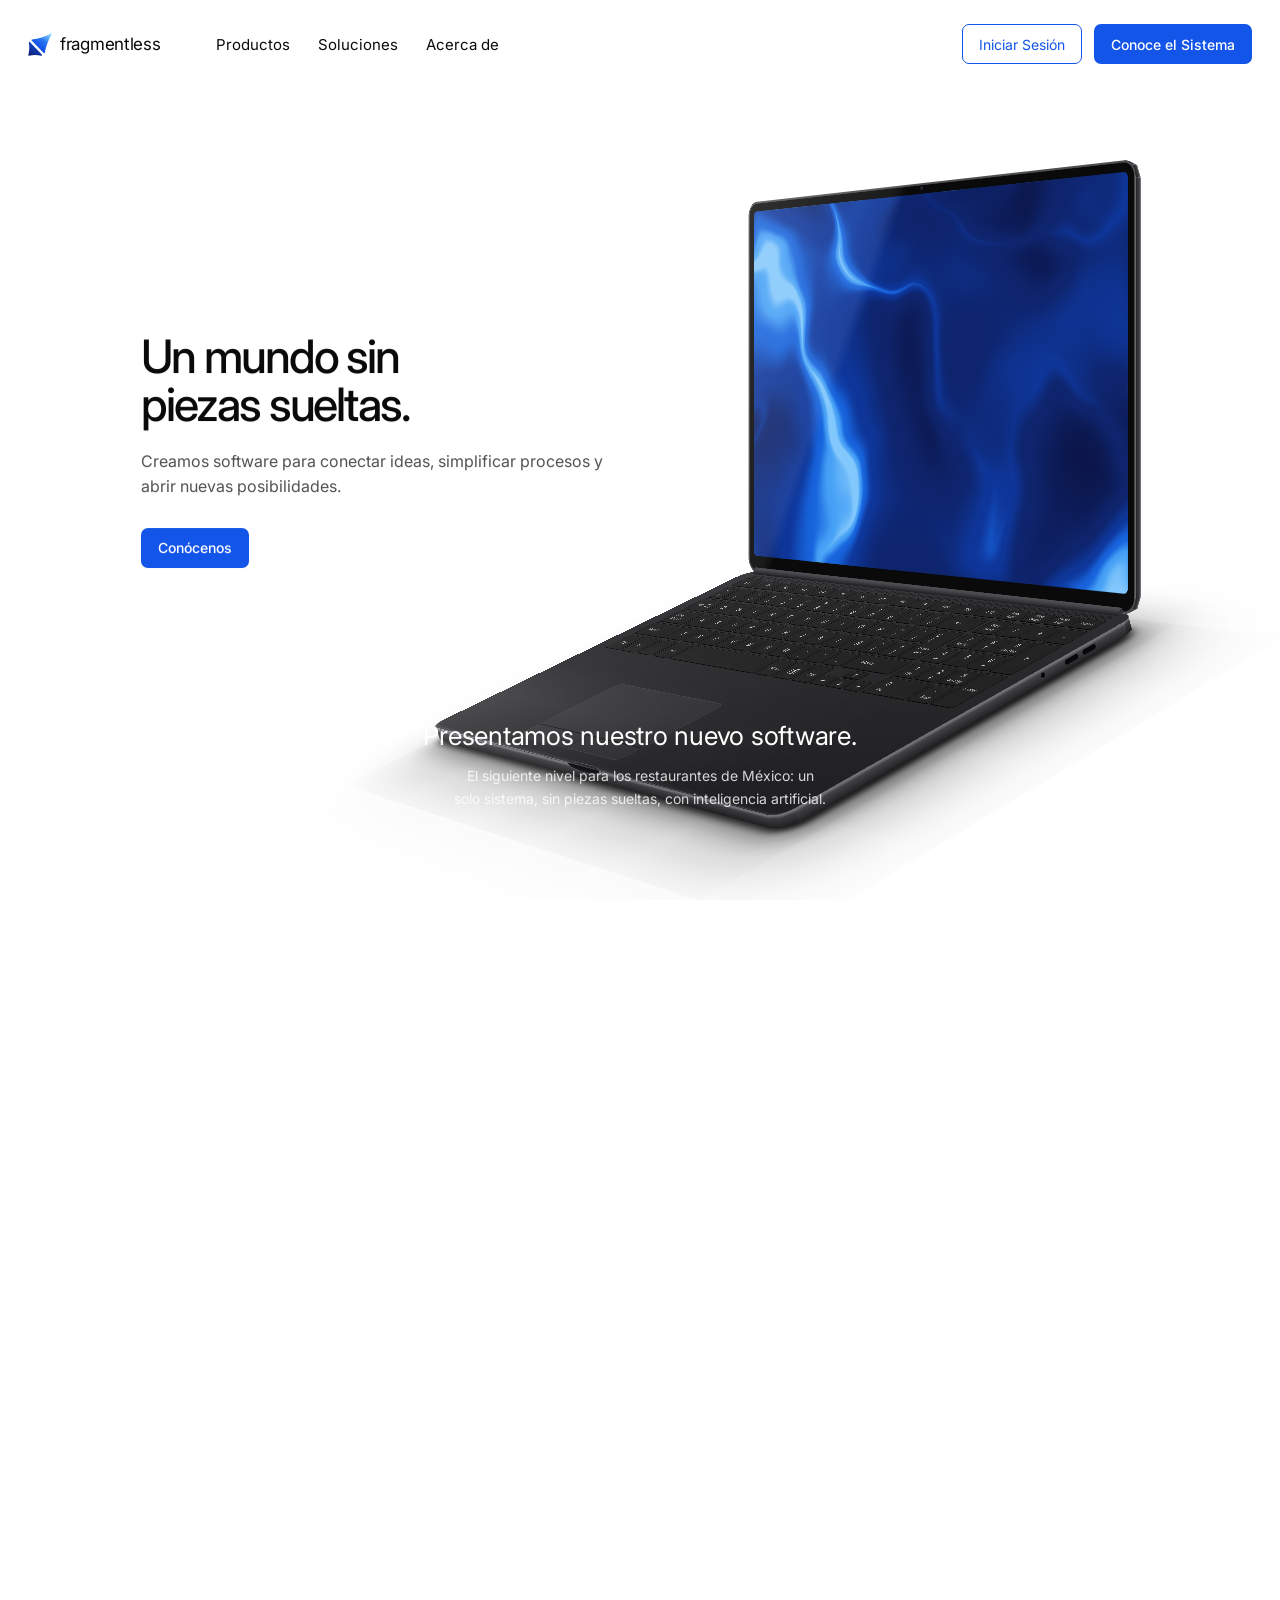
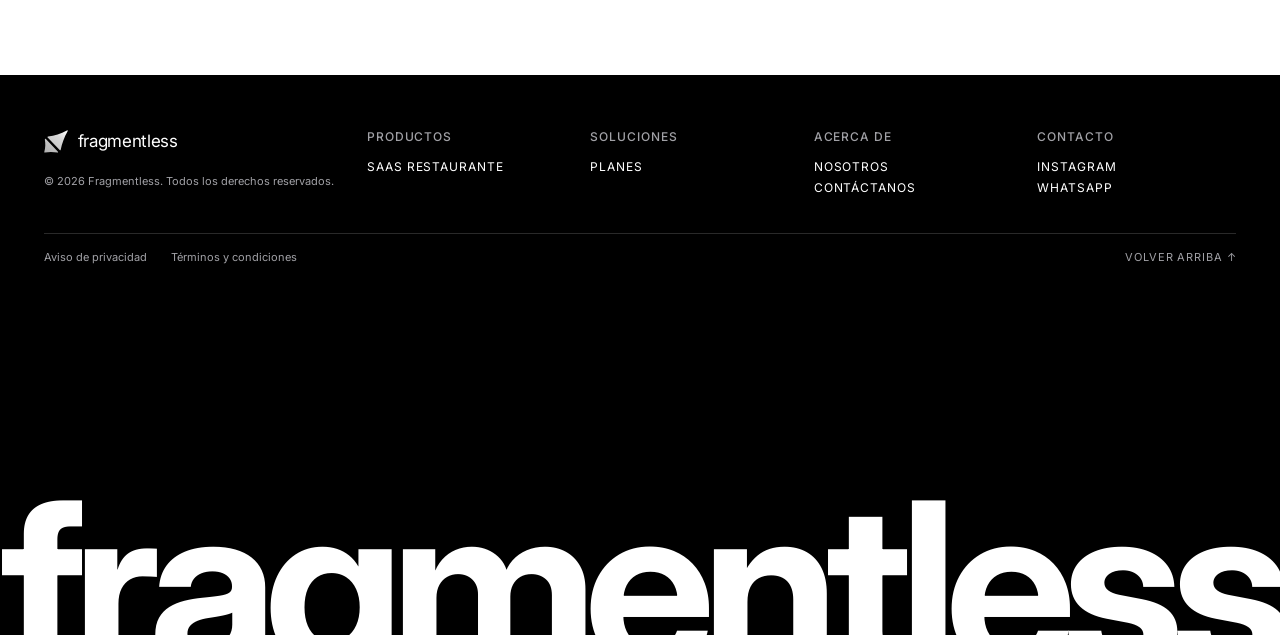
==== commit 363c9424: "Al compartir el enlace sale el logo en el vidrio de Nosotros La imagen vieja (la estrella de rayas s" ====
--- a/index.html
+++ b/index.html
@@ -7,14 +7,15 @@
 <meta name="description" content="Creamos software para conectar ideas, simplificar procesos y abrir nuevas posibilidades.">
 <meta name="theme-color" content="#FFFFFF">
 <link rel="icon" href="assets/fragmentless-logo.svg" type="image/svg+xml">
-<!-- Al compartir el enlace (WhatsApp, redes). Cuando haya dominio, og:image y og:url deben ser direcciones completas
-     (https://…), porque la mayoría de las redes no acepta rutas relativas. -->
+<!-- Al compartir el enlace (WhatsApp, redes). og:image va con la dirección completa (https://…), porque la mayoría de
+     las redes no acepta rutas relativas; si cambia el dominio, cambiarla aquí y en nosotros.html. La imagen es un
+     cuadro de la entrada de Nosotros (el logo en el vidrio). Al cambiarla, subir su ?v=: Meta guarda la vieja. -->
 <meta property="og:type" content="website">
 <meta property="og:locale" content="es_MX">
 <meta property="og:site_name" content="Fragmentless">
 <meta property="og:title" content="Fragmentless — Un mundo sin piezas sueltas">
 <meta property="og:description" content="Creamos software para conectar ideas, simplificar procesos y abrir nuevas posibilidades.">
-<meta property="og:image" content="assets/og-imagen.jpg">
+<meta property="og:image" content="https://fragmentless-software.vercel.app/assets/og-imagen.jpg?v=vidrio-1">
 <meta property="og:image:width" content="1200">
 <meta property="og:image:height" content="630">
 <meta name="twitter:card" content="summary_large_image">
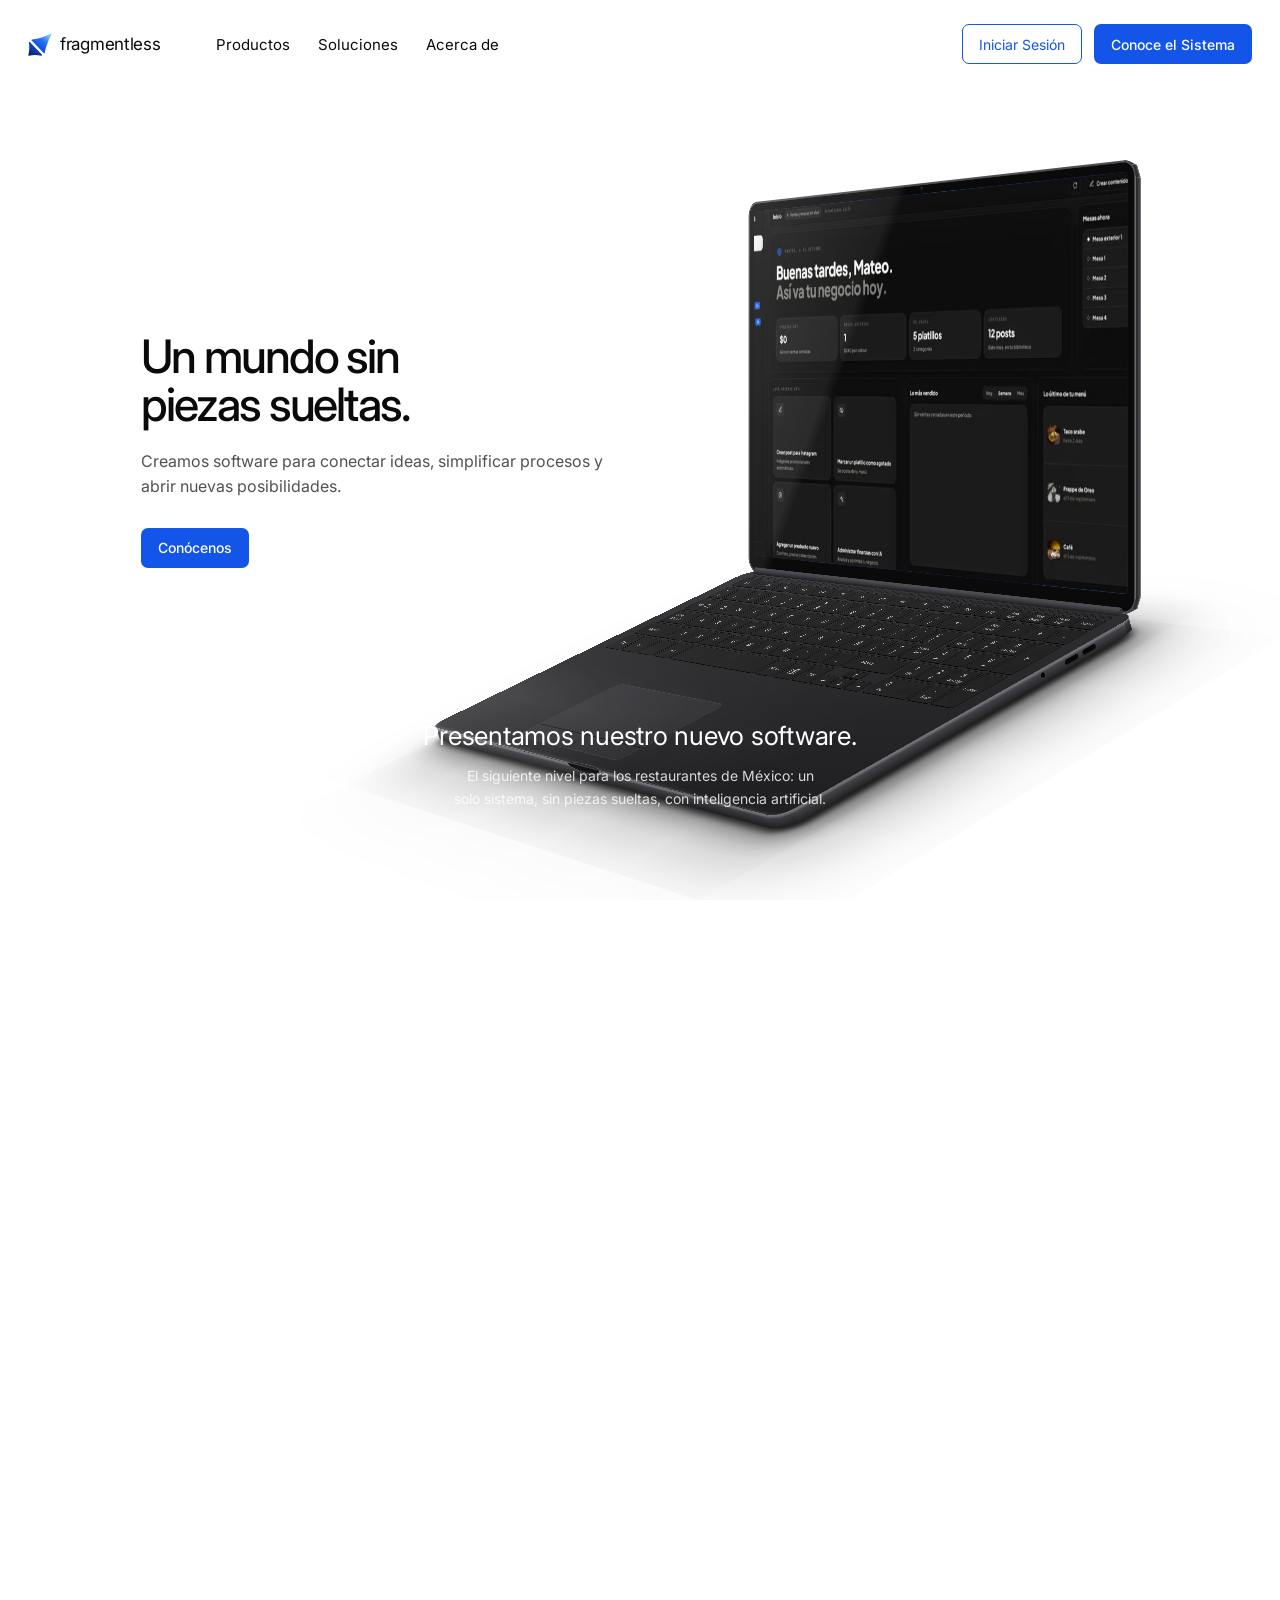
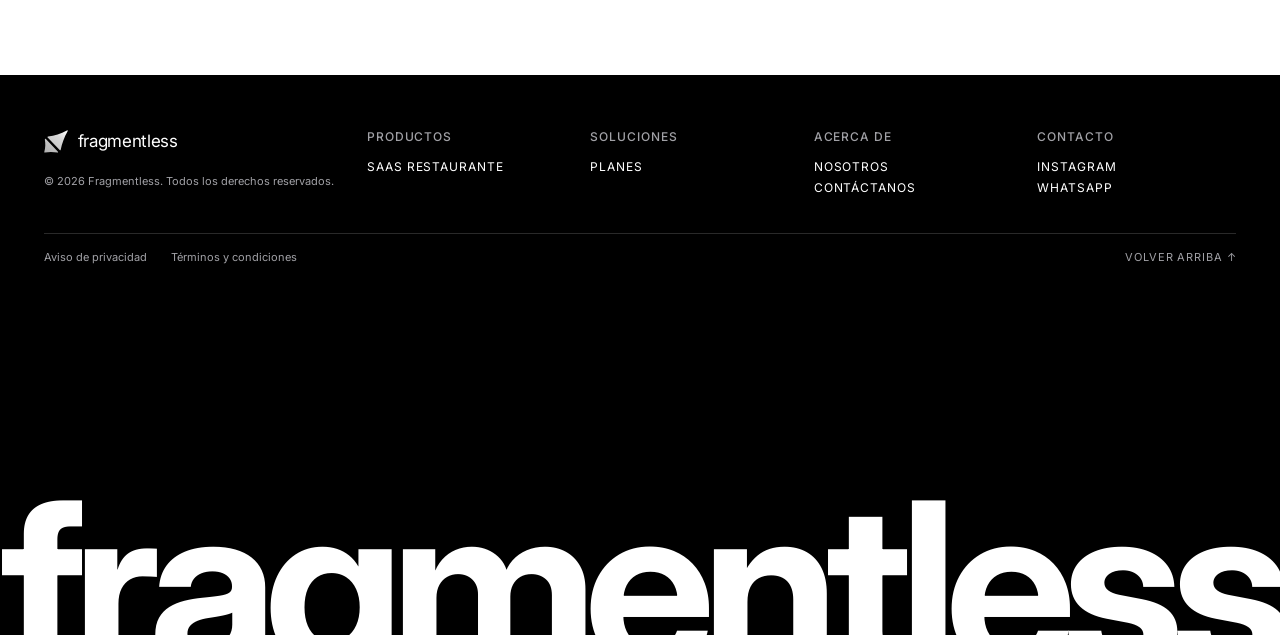
==== commit b5924ba9: "Barra del navegador en negro y la pestaña dice solo Fragmentless En el celular, la barra del navegad" ====
--- a/index.html
+++ b/index.html
@@ -3,9 +3,10 @@
 <head>
 <meta charset="UTF-8">
 <meta name="viewport" content="width=device-width, initial-scale=1.0">
-<title>Fragmentless — Un mundo sin piezas sueltas</title>
+<title>Fragmentless</title>
 <meta name="description" content="Creamos software para conectar ideas, simplificar procesos y abrir nuevas posibilidades.">
-<meta name="theme-color" content="#FFFFFF">
+<!-- La barra del navegador en el celular: negra, como el footer -->
+<meta name="theme-color" content="#000000">
 <link rel="icon" href="assets/fragmentless-logo.svg" type="image/svg+xml">
 <!-- Al compartir el enlace (WhatsApp, redes). og:image va con la dirección completa (https://…), porque la mayoría de
      las redes no acepta rutas relativas; si cambia el dominio, cambiarla aquí y en nosotros.html. La imagen es un
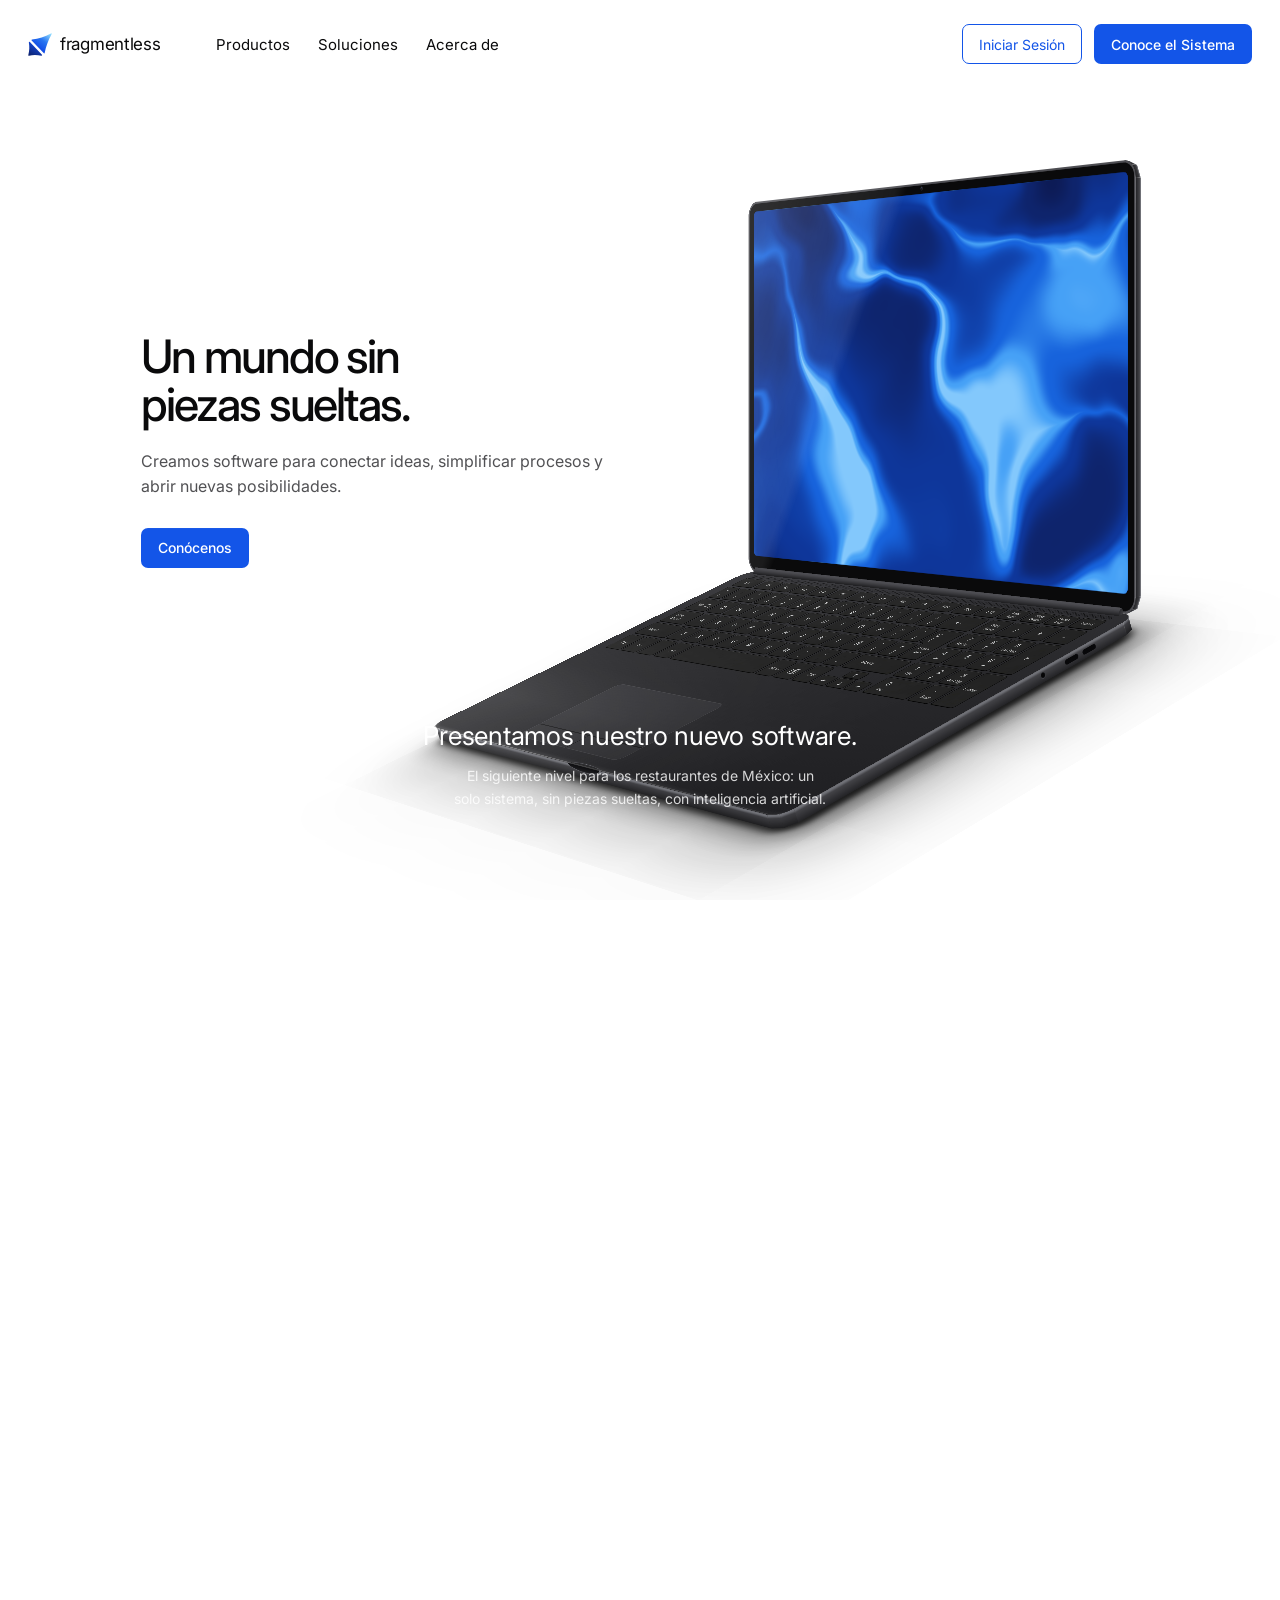
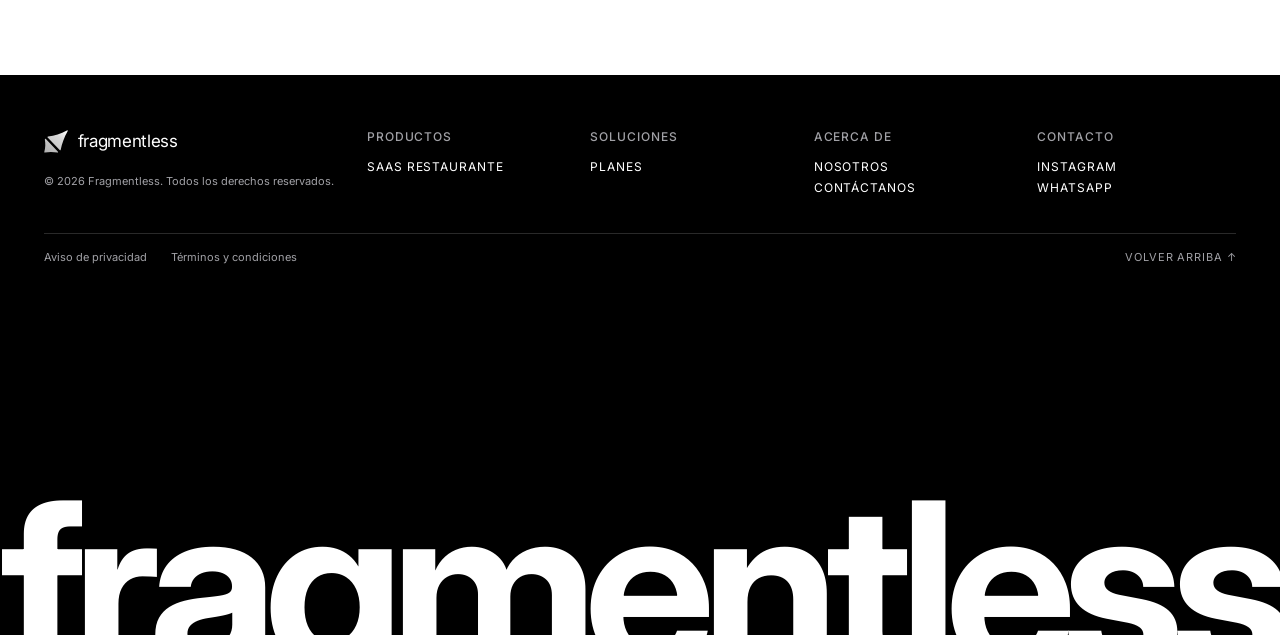
==== commit 3ef8627d: "Celular: el zoom de la laptop ya no se traba Con la pantalla en blanco se esconden las capas que que" ====
--- a/index.html
+++ b/index.html
@@ -23,13 +23,13 @@
 <link rel="preconnect" href="https://fonts.googleapis.com">
 <link rel="preconnect" href="https://fonts.gstatic.com" crossorigin>
 <link href="https://fonts.googleapis.com/css2?family=Inter:wght@200;400;500;600;700&display=swap" rel="stylesheet">
-<link rel="stylesheet" href="style.css?v=brillo-igual-1">
+<link rel="stylesheet" href="style.css?v=zoom-ligero-1">
 <link rel="stylesheet" href="assets/components.css">
 <script src="assets/wave-background.js?v=logo-blanco-1" defer></script>
 <script src="barra.js?v=menu-brillo-1" defer></script>
 <!-- Antes que escena.js: así el azul ya está dibujado cuando la laptop se muestra -->
 <script src="pantalla.js?v=luz-en-su-lugar-1" defer></script>
-<script src="escena.js?v=brillo-igual-1" defer></script>
+<script src="escena.js?v=zoom-ligero-1" defer></script>
 <!-- Después de escena.js: el cambio del azul al panel con una franja de luz -->
 <script src="barrido.js?v=luz-1" defer></script>
 <!-- La sección 3: dos tarjetas que se alejan, se inclinan y bajan con el scroll -->
--- a/style.css
+++ b/style.css
@@ -1429,6 +1429,10 @@
   .escena { height: 610vh; }
   .texto-lado { display: none; }
   .laptop { --radio: 12px; height: calc((100vw - 2 * var(--margen)) * .5625); min-height: 0; }
+  /* Con la pantalla en blanco (data-seccion), lo que queda debajo de ella no se ve: el azul en vivo, la captura del
+     panel y el lienzo de la franja de luz. Escondidos, el celular deja de llevarlos como capas aparte. Con ellos, en
+     el zoom, ya grandes en pantalla, no le alcanzaba la memoria: se trababa y por huecos del blanco asomaba el azul. */
+  .laptop[data-seccion] :is(.pantalla-azul, .panel-sistema, .barrido-luz) { visibility: hidden; }
   /* El texto sale debajo de la laptop, con Más información y Comprar, que en escritorio van en el de la izquierda.
      A 63 % queda al centro entre la laptop y la orilla de abajo (medido de 330 × 715 a 375 × 812); a 66 %, con los
      botones, en un celular bajito casi tocaba la orilla. */
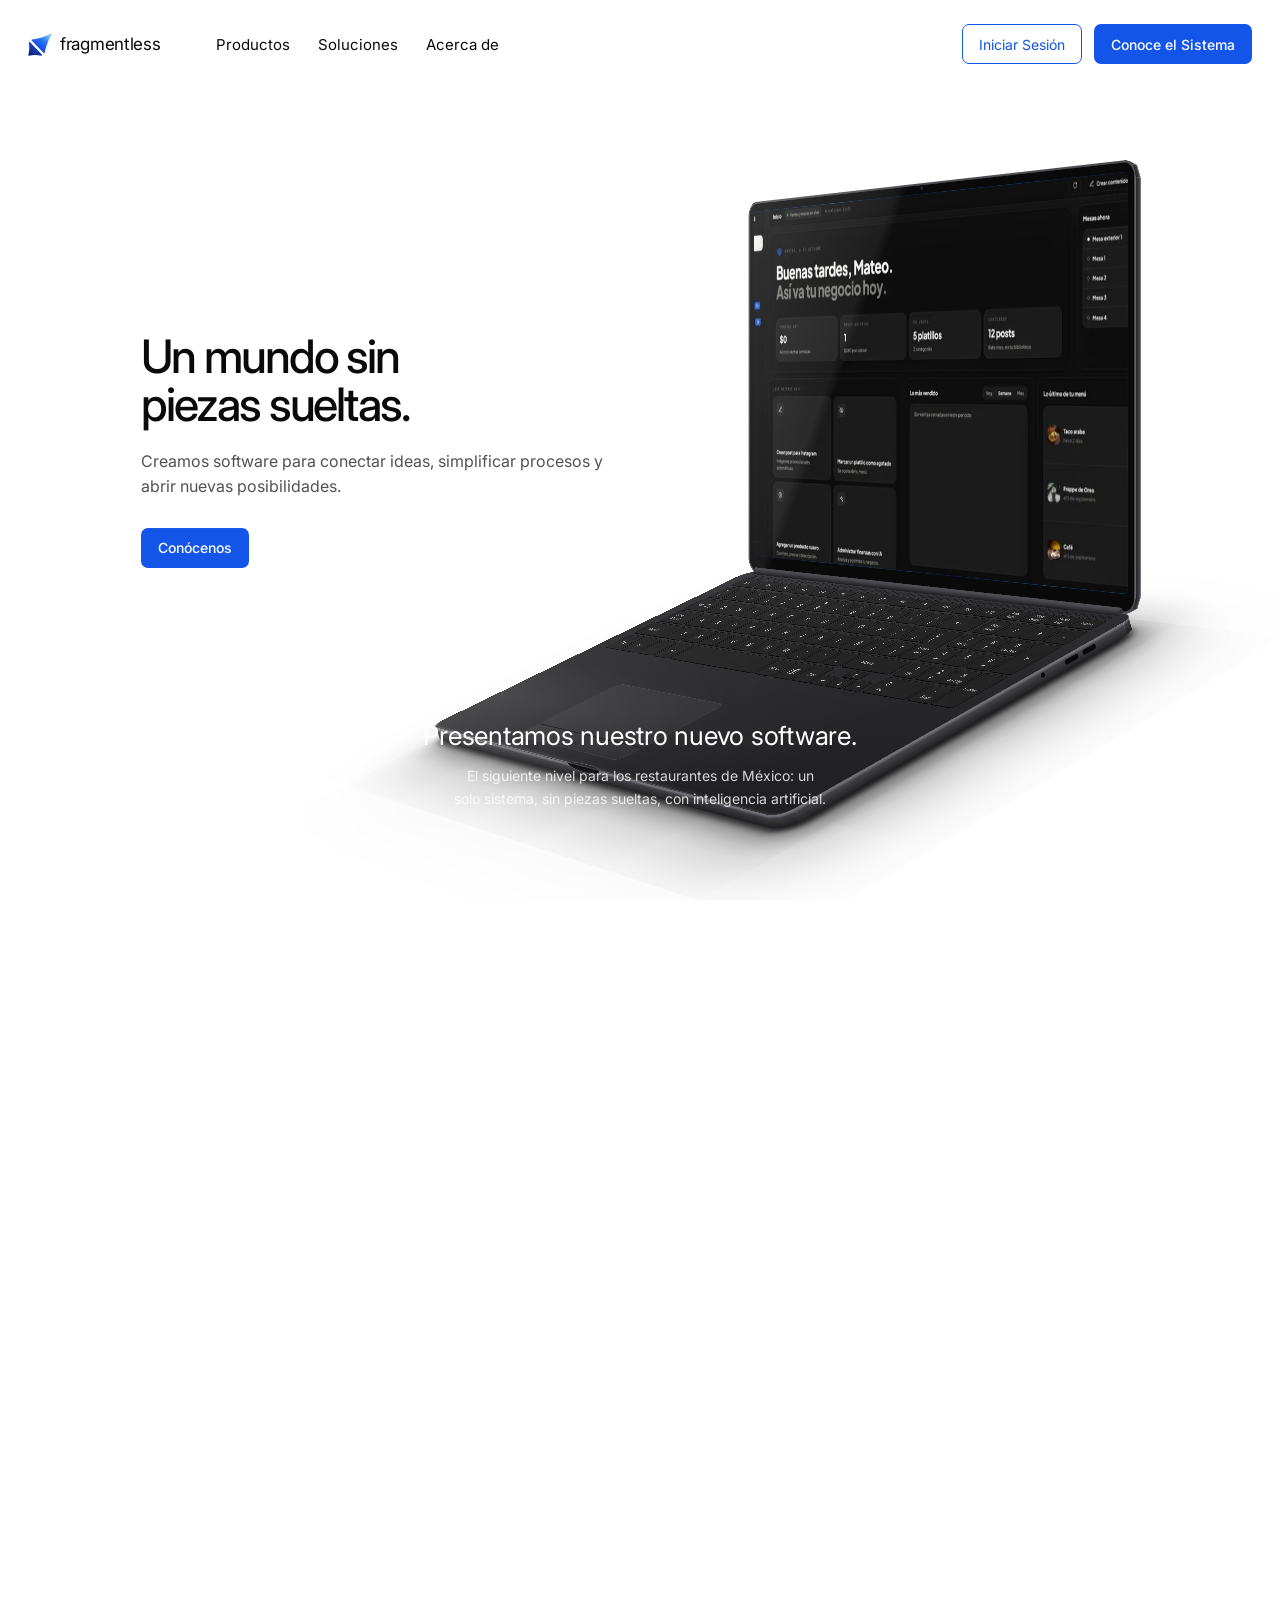
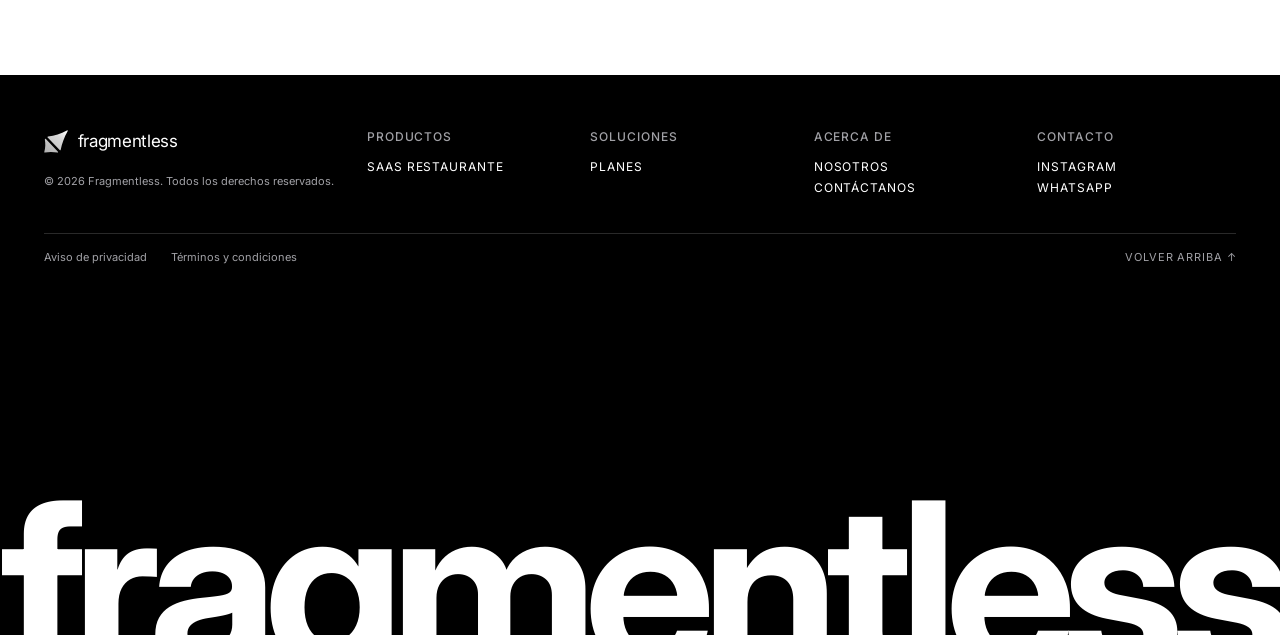
==== commit bbe37322: "SaaS Restaurante: página con el anuncio, y los botones del sistema llevan ahí saas-restaurante.html:" ====
--- a/index.html
+++ b/index.html
@@ -25,7 +25,7 @@
 <link href="https://fonts.googleapis.com/css2?family=Inter:wght@200;400;500;600;700&display=swap" rel="stylesheet">
 <link rel="stylesheet" href="style.css?v=zoom-ligero-1">
 <link rel="stylesheet" href="assets/components.css">
-<script src="assets/wave-background.js?v=logo-blanco-1" defer></script>
+<script src="assets/wave-background.js?v=tierra-3" defer></script>
 <script src="barra.js?v=menu-brillo-1" defer></script>
 <!-- Antes que escena.js: así el azul ya está dibujado cuando la laptop se muestra -->
 <script src="pantalla.js?v=luz-en-su-lugar-1" defer></script>
@@ -54,7 +54,7 @@
 
     <div class="acciones">
       <a class="boton boton-borde" href="#">Iniciar Sesión</a>
-      <a class="boton boton-primario" href="#sistema">Conoce el Sistema</a>
+      <a class="boton boton-primario" href="saas-restaurante.html">Conoce el Sistema</a>
     </div>
 
     <!-- En celular y en tablet, en lugar de los atajos: abre la barra con los tres submenús como renglones (barra.js) -->
@@ -67,7 +67,7 @@
   <div class="despliegue">
     <div class="despliegue-dentro">
       <ul class="submenu" id="menu-productos" hidden>
-        <li><a href="#sistema">SaaS Restaurante</a></li>
+        <li><a href="saas-restaurante.html">SaaS Restaurante</a></li>
       </ul>
       <ul class="submenu" id="menu-soluciones" hidden>
         <li><a href="#">Planes</a></li>
@@ -161,7 +161,7 @@
         <p class="se-enciende">El siguiente nivel para los restaurantes de México: un solo sistema, sin piezas sueltas, con inteligencia artificial.</p>
         <!-- Solo en celular (style.css), donde no sale el texto de la izquierda, que lleva estos mismos botones -->
         <div class="texto-botones">
-          <a class="boton boton-borde" href="#">Más información</a>
+          <a class="boton boton-borde" href="saas-restaurante.html">Más información</a>
           <a class="boton boton-primario" href="#">Comprar</a>
         </div>
       </div>
@@ -171,7 +171,7 @@
         <p class="se-enciende">Compra la licencia ya mismo y disfruta del sistema.</p>
         <!-- La entrada va en esta caja y no en los botones, para no pelearse con su opacidad al pasar el mouse -->
         <div class="texto-botones">
-          <a class="boton boton-borde" href="#">Más información</a>
+          <a class="boton boton-borde" href="saas-restaurante.html">Más información</a>
           <a class="boton boton-primario" href="#">Comprar</a>
         </div> 
       </div>
--- a/assets/components.css
+++ b/assets/components.css
@@ -1,2 +1,2 @@
 /*! tailwindcss v4.3.0 | MIT License | https://tailwindcss.com */
-@layer properties{@supports (((-webkit-hyphens:none)) and (not (margin-trim:inline))) or ((-moz-orient:inline) and (not (color:rgb(from red r g b)))){*,:before,:after,::backdrop{--tw-rotate-x:initial;--tw-rotate-y:initial;--tw-rotate-z:initial;--tw-skew-x:initial;--tw-skew-y:initial;--tw-shadow:0 0 #0000;--tw-shadow-color:initial;--tw-shadow-alpha:100%;--tw-inset-shadow:0 0 #0000;--tw-inset-shadow-color:initial;--tw-inset-shadow-alpha:100%;--tw-ring-color:initial;--tw-ring-shadow:0 0 #0000;--tw-inset-ring-color:initial;--tw-inset-ring-shadow:0 0 #0000;--tw-ring-inset:initial;--tw-ring-offset-width:0px;--tw-ring-offset-color:#fff;--tw-ring-offset-shadow:0 0 #0000;--tw-blur:initial;--tw-brightness:initial;--tw-contrast:initial;--tw-grayscale:initial;--tw-hue-rotate:initial;--tw-invert:initial;--tw-opacity:initial;--tw-saturate:initial;--tw-sepia:initial;--tw-drop-shadow:initial;--tw-drop-shadow-color:initial;--tw-drop-shadow-alpha:100%;--tw-drop-shadow-size:initial}}}@layer theme{:root,:host{--spacing:.25rem;--radius-lg:.5rem}}@layer base,components;@layer utilities{.pointer-events-none{pointer-events:none}.\!visible{visibility:visible!important}.visible{visibility:visible}.absolute{position:absolute}.fixed{position:fixed}.relative{position:relative}.static{position:static}.inset-0{inset:calc(var(--spacing) * 0)}.isolate{isolation:isolate}.container{width:100%}@media (min-width:40rem){.container{max-width:40rem}}@media (min-width:48rem){.container{max-width:48rem}}@media (min-width:64rem){.container{max-width:64rem}}@media (min-width:80rem){.container{max-width:80rem}}@media (min-width:96rem){.container{max-width:96rem}}.m-auto{margin:auto}.block{display:block}.flex{display:flex}.grid{display:grid}.hidden{display:none}.inline{display:inline}.h-full{height:100%}.w-1\/3{width:33.3333%}.w-full{width:100%}.grow{flex-grow:1}.transform{transform:var(--tw-rotate-x,) var(--tw-rotate-y,) var(--tw-rotate-z,) var(--tw-skew-x,) var(--tw-skew-y,)}.cursor-pointer{cursor:pointer}.resize{resize:both}.gap-4{gap:calc(var(--spacing) * 4)}.overflow-hidden{overflow:hidden}.rounded{border-radius:.25rem}.rounded-lg{border-radius:var(--radius-lg)}.object-cover{object-fit:cover}.shadow{--tw-shadow:0 1px 3px 0 var(--tw-shadow-color,#0000001a), 0 1px 2px -1px var(--tw-shadow-color,#0000001a);box-shadow:var(--tw-inset-shadow), var(--tw-inset-ring-shadow), var(--tw-ring-offset-shadow), var(--tw-ring-shadow), var(--tw-shadow)}.ring{--tw-ring-shadow:var(--tw-ring-inset,) 0 0 0 calc(1px + var(--tw-ring-offset-width)) var(--tw-ring-color,currentcolor);box-shadow:var(--tw-inset-shadow), var(--tw-inset-ring-shadow), var(--tw-ring-offset-shadow), var(--tw-ring-shadow), var(--tw-shadow)}.blur{--tw-blur:blur(8px);filter:var(--tw-blur,) var(--tw-brightness,) var(--tw-contrast,) var(--tw-grayscale,) var(--tw-hue-rotate,) var(--tw-invert,) var(--tw-saturate,) var(--tw-sepia,) var(--tw-drop-shadow,)}.filter{filter:var(--tw-blur,) var(--tw-brightness,) var(--tw-contrast,) var(--tw-grayscale,) var(--tw-hue-rotate,) var(--tw-invert,) var(--tw-saturate,) var(--tw-sepia,) var(--tw-drop-shadow,)}.select-none{-webkit-user-select:none;user-select:none}}@property --tw-rotate-x{syntax:"*";inherits:false}@property --tw-rotate-y{syntax:"*";inherits:false}@property --tw-rotate-z{syntax:"*";inherits:false}@property --tw-skew-x{syntax:"*";inherits:false}@property --tw-skew-y{syntax:"*";inherits:false}@property --tw-shadow{syntax:"*";inherits:false;initial-value:0 0 #0000}@property --tw-shadow-color{syntax:"*";inherits:false}@property --tw-shadow-alpha{syntax:"<percentage>";inherits:false;initial-value:100%}@property --tw-inset-shadow{syntax:"*";inherits:false;initial-value:0 0 #0000}@property --tw-inset-shadow-color{syntax:"*";inherits:false}@property --tw-inset-shadow-alpha{syntax:"<percentage>";inherits:false;initial-value:100%}@property --tw-ring-color{syntax:"*";inherits:false}@property --tw-ring-shadow{syntax:"*";inherits:false;initial-value:0 0 #0000}@property --tw-inset-ring-color{syntax:"*";inherits:false}@property --tw-inset-ring-shadow{syntax:"*";inherits:false;initial-value:0 0 #0000}@property --tw-ring-inset{syntax:"*";inherits:false}@property --tw-ring-offset-width{syntax:"<length>";inherits:false;initial-value:0}@property --tw-ring-offset-color{syntax:"*";inherits:false;initial-value:#fff}@property --tw-ring-offset-shadow{syntax:"*";inherits:false;initial-value:0 0 #0000}@property --tw-blur{syntax:"*";inherits:false}@property --tw-brightness{syntax:"*";inherits:false}@property --tw-contrast{syntax:"*";inherits:false}@property --tw-grayscale{syntax:"*";inherits:false}@property --tw-hue-rotate{syntax:"*";inherits:false}@property --tw-invert{syntax:"*";inherits:false}@property --tw-opacity{syntax:"*";inherits:false}@property --tw-saturate{syntax:"*";inherits:false}@property --tw-sepia{syntax:"*";inherits:false}@property --tw-drop-shadow{syntax:"*";inherits:false}@property --tw-drop-shadow-color{syntax:"*";inherits:false}@property --tw-drop-shadow-alpha{syntax:"<percentage>";inherits:false;initial-value:100%}@property --tw-drop-shadow-size{syntax:"*";inherits:false}+@layer properties{@supports (((-webkit-hyphens:none)) and (not (margin-trim:inline))) or ((-moz-orient:inline) and (not (color:rgb(from red r g b)))){*,:before,:after,::backdrop{--tw-rotate-x:initial;--tw-rotate-y:initial;--tw-rotate-z:initial;--tw-skew-x:initial;--tw-skew-y:initial;--tw-shadow:0 0 #0000;--tw-shadow-color:initial;--tw-shadow-alpha:100%;--tw-inset-shadow:0 0 #0000;--tw-inset-shadow-color:initial;--tw-inset-shadow-alpha:100%;--tw-ring-color:initial;--tw-ring-shadow:0 0 #0000;--tw-inset-ring-color:initial;--tw-inset-ring-shadow:0 0 #0000;--tw-ring-inset:initial;--tw-ring-offset-width:0px;--tw-ring-offset-color:#fff;--tw-ring-offset-shadow:0 0 #0000;--tw-outline-style:solid;--tw-blur:initial;--tw-brightness:initial;--tw-contrast:initial;--tw-grayscale:initial;--tw-hue-rotate:initial;--tw-invert:initial;--tw-opacity:initial;--tw-saturate:initial;--tw-sepia:initial;--tw-drop-shadow:initial;--tw-drop-shadow-color:initial;--tw-drop-shadow-alpha:100%;--tw-drop-shadow-size:initial}}}@layer theme{:root,:host{--spacing:.25rem;--radius-lg:.5rem}}@layer base,components;@layer utilities{.pointer-events-none{pointer-events:none}.\!visible{visibility:visible!important}.visible{visibility:visible}.absolute{position:absolute}.fixed{position:fixed}.relative{position:relative}.static{position:static}.inset-0{inset:calc(var(--spacing) * 0)}.isolate{isolation:isolate}.container{width:100%}@media (min-width:40rem){.container{max-width:40rem}}@media (min-width:48rem){.container{max-width:48rem}}@media (min-width:64rem){.container{max-width:64rem}}@media (min-width:80rem){.container{max-width:80rem}}@media (min-width:96rem){.container{max-width:96rem}}.m-auto{margin:auto}.block{display:block}.flex{display:flex}.grid{display:grid}.hidden{display:none}.inline{display:inline}.h-full{height:100%}.w-1\/3{width:33.3333%}.w-full{width:100%}.grow{flex-grow:1}.transform{transform:var(--tw-rotate-x,) var(--tw-rotate-y,) var(--tw-rotate-z,) var(--tw-skew-x,) var(--tw-skew-y,)}.cursor-pointer{cursor:pointer}.resize{resize:both}.gap-4{gap:calc(var(--spacing) * 4)}.overflow-hidden{overflow:hidden}.rounded{border-radius:.25rem}.rounded-lg{border-radius:var(--radius-lg)}.object-cover{object-fit:cover}.shadow{--tw-shadow:0 1px 3px 0 var(--tw-shadow-color,#0000001a), 0 1px 2px -1px var(--tw-shadow-color,#0000001a);box-shadow:var(--tw-inset-shadow), var(--tw-inset-ring-shadow), var(--tw-ring-offset-shadow), var(--tw-ring-shadow), var(--tw-shadow)}.ring{--tw-ring-shadow:var(--tw-ring-inset,) 0 0 0 calc(1px + var(--tw-ring-offset-width)) var(--tw-ring-color,currentcolor);box-shadow:var(--tw-inset-shadow), var(--tw-inset-ring-shadow), var(--tw-ring-offset-shadow), var(--tw-ring-shadow), var(--tw-shadow)}.outline{outline-style:var(--tw-outline-style);outline-width:1px}.blur{--tw-blur:blur(8px);filter:var(--tw-blur,) var(--tw-brightness,) var(--tw-contrast,) var(--tw-grayscale,) var(--tw-hue-rotate,) var(--tw-invert,) var(--tw-saturate,) var(--tw-sepia,) var(--tw-drop-shadow,)}.filter{filter:var(--tw-blur,) var(--tw-brightness,) var(--tw-contrast,) var(--tw-grayscale,) var(--tw-hue-rotate,) var(--tw-invert,) var(--tw-saturate,) var(--tw-sepia,) var(--tw-drop-shadow,)}.select-none{-webkit-user-select:none;user-select:none}}@property --tw-rotate-x{syntax:"*";inherits:false}@property --tw-rotate-y{syntax:"*";inherits:false}@property --tw-rotate-z{syntax:"*";inherits:false}@property --tw-skew-x{syntax:"*";inherits:false}@property --tw-skew-y{syntax:"*";inherits:false}@property --tw-shadow{syntax:"*";inherits:false;initial-value:0 0 #0000}@property --tw-shadow-color{syntax:"*";inherits:false}@property --tw-shadow-alpha{syntax:"<percentage>";inherits:false;initial-value:100%}@property --tw-inset-shadow{syntax:"*";inherits:false;initial-value:0 0 #0000}@property --tw-inset-shadow-color{syntax:"*";inherits:false}@property --tw-inset-shadow-alpha{syntax:"<percentage>";inherits:false;initial-value:100%}@property --tw-ring-color{syntax:"*";inherits:false}@property --tw-ring-shadow{syntax:"*";inherits:false;initial-value:0 0 #0000}@property --tw-inset-ring-color{syntax:"*";inherits:false}@property --tw-inset-ring-shadow{syntax:"*";inherits:false;initial-value:0 0 #0000}@property --tw-ring-inset{syntax:"*";inherits:false}@property --tw-ring-offset-width{syntax:"<length>";inherits:false;initial-value:0}@property --tw-ring-offset-color{syntax:"*";inherits:false;initial-value:#fff}@property --tw-ring-offset-shadow{syntax:"*";inherits:false;initial-value:0 0 #0000}@property --tw-outline-style{syntax:"*";inherits:false;initial-value:solid}@property --tw-blur{syntax:"*";inherits:false}@property --tw-brightness{syntax:"*";inherits:false}@property --tw-contrast{syntax:"*";inherits:false}@property --tw-grayscale{syntax:"*";inherits:false}@property --tw-hue-rotate{syntax:"*";inherits:false}@property --tw-invert{syntax:"*";inherits:false}@property --tw-opacity{syntax:"*";inherits:false}@property --tw-saturate{syntax:"*";inherits:false}@property --tw-sepia{syntax:"*";inherits:false}@property --tw-drop-shadow{syntax:"*";inherits:false}@property --tw-drop-shadow-color{syntax:"*";inherits:false}@property --tw-drop-shadow-alpha{syntax:"<percentage>";inherits:false;initial-value:100%}@property --tw-drop-shadow-size{syntax:"*";inherits:false}
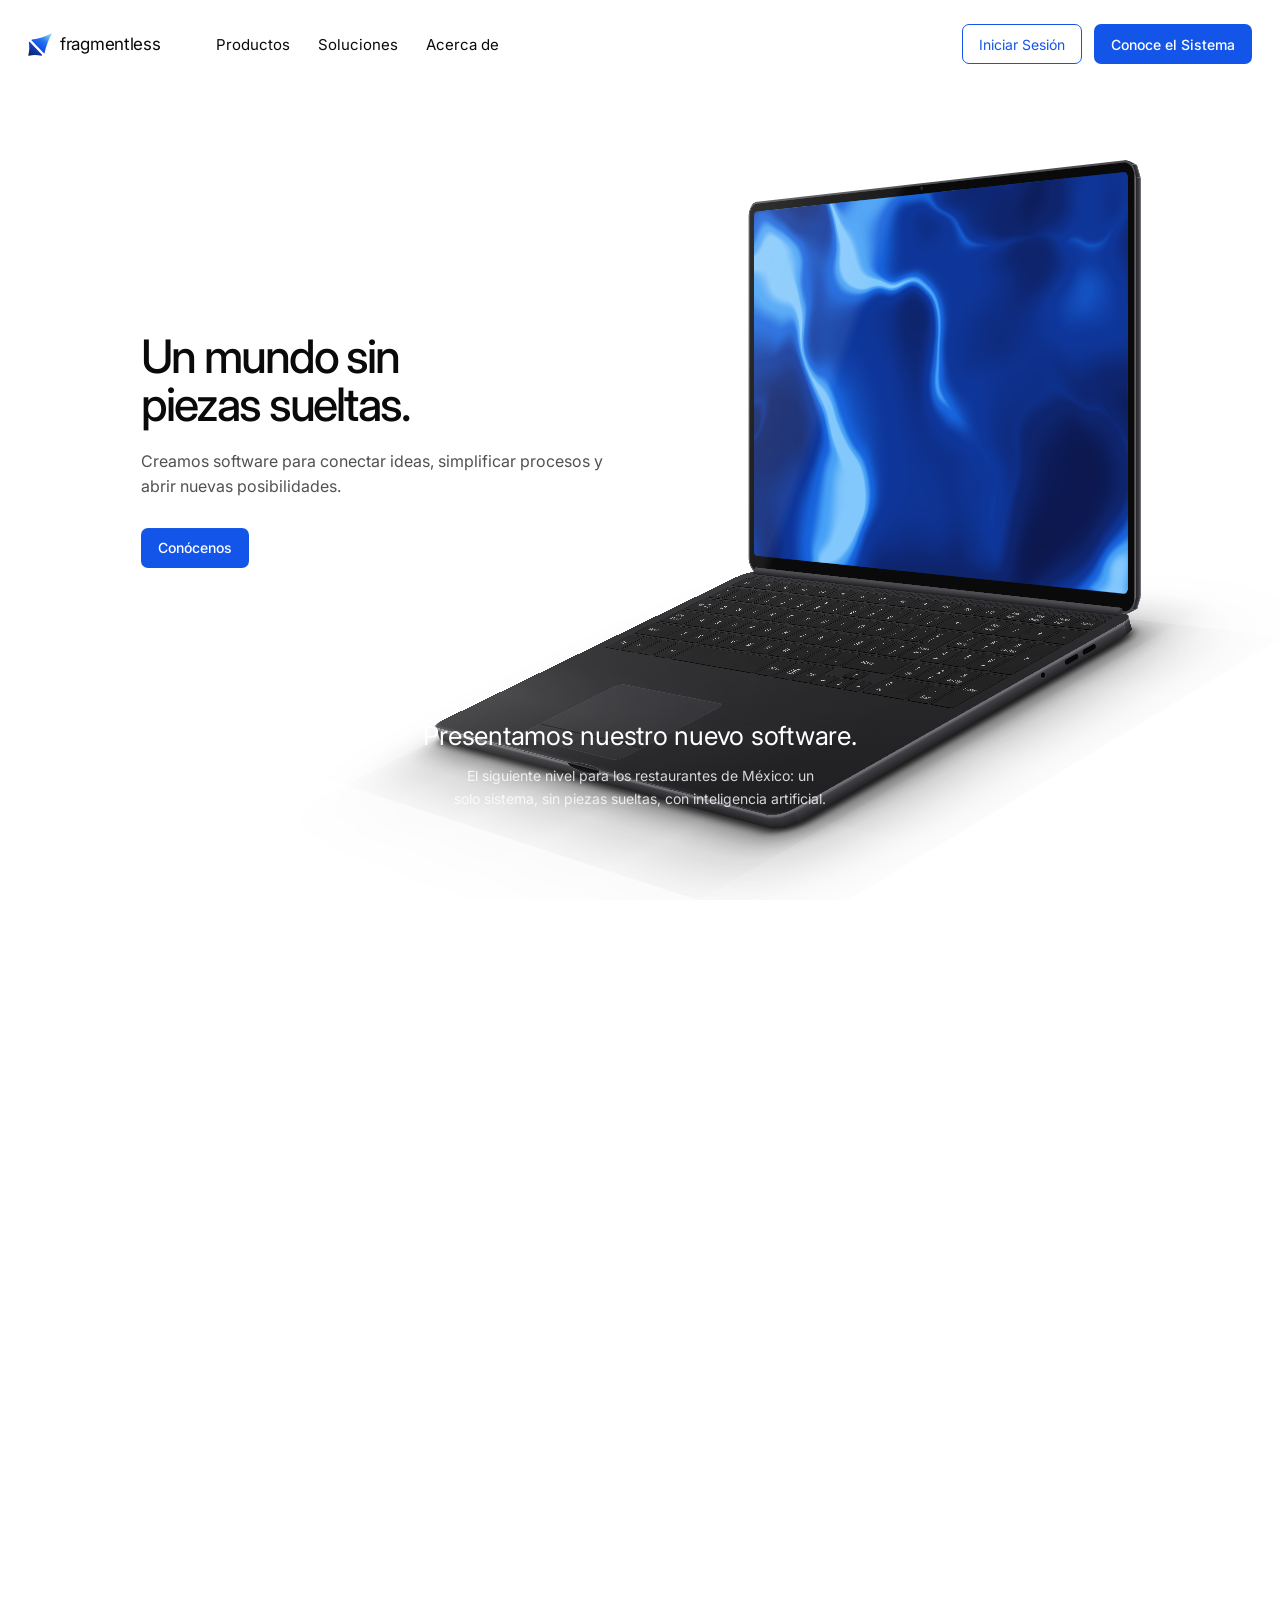
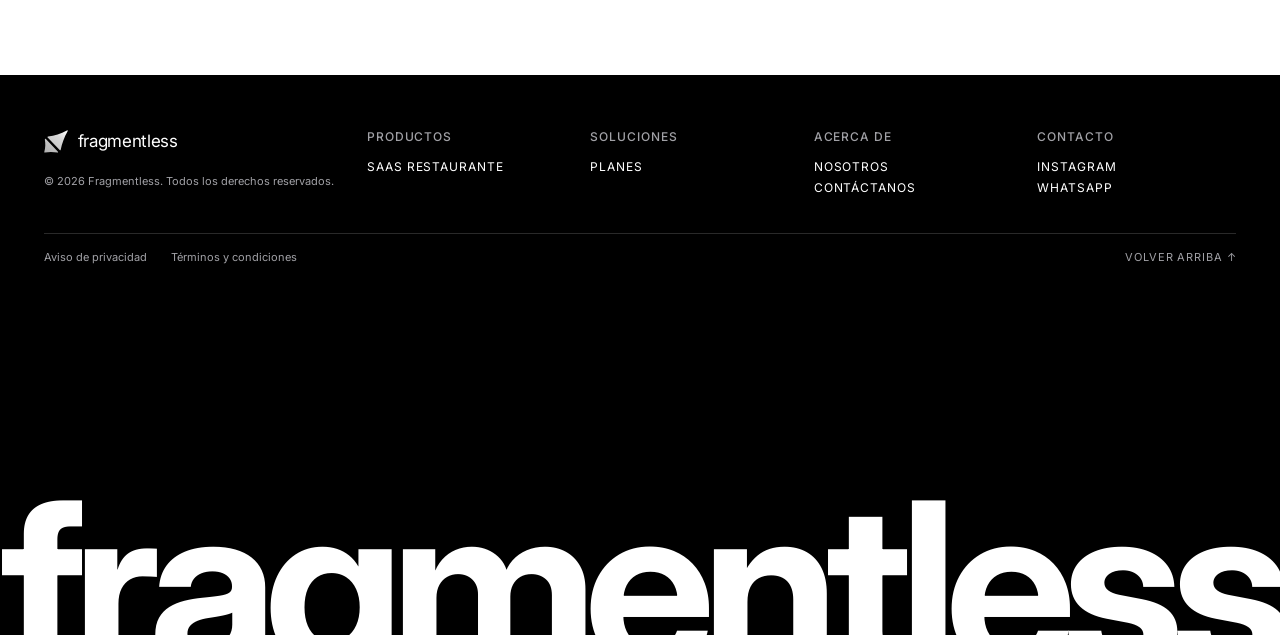
==== commit 89c2edf8: "Bundle: el «Animated Gradient» de 21st.dev para Nosotros Copiado tal cual en components/ui, con el r" ====
--- a/index.html
+++ b/index.html
@@ -25,7 +25,7 @@
 <link href="https://fonts.googleapis.com/css2?family=Inter:wght@200;400;500;600;700&display=swap" rel="stylesheet">
 <link rel="stylesheet" href="style.css?v=zoom-ligero-1">
 <link rel="stylesheet" href="assets/components.css">
-<script src="assets/wave-background.js?v=tierra-3" defer></script>
+<script src="assets/wave-background.js?v=degradado-1" defer></script>
 <script src="barra.js?v=menu-brillo-1" defer></script>
 <!-- Antes que escena.js: así el azul ya está dibujado cuando la laptop se muestra -->
 <script src="pantalla.js?v=luz-en-su-lugar-1" defer></script>
--- a/assets/components.css
+++ b/assets/components.css
@@ -1,2 +1,2 @@
 /*! tailwindcss v4.3.0 | MIT License | https://tailwindcss.com */
-@layer properties{@supports (((-webkit-hyphens:none)) and (not (margin-trim:inline))) or ((-moz-orient:inline) and (not (color:rgb(from red r g b)))){*,:before,:after,::backdrop{--tw-rotate-x:initial;--tw-rotate-y:initial;--tw-rotate-z:initial;--tw-skew-x:initial;--tw-skew-y:initial;--tw-shadow:0 0 #0000;--tw-shadow-color:initial;--tw-shadow-alpha:100%;--tw-inset-shadow:0 0 #0000;--tw-inset-shadow-color:initial;--tw-inset-shadow-alpha:100%;--tw-ring-color:initial;--tw-ring-shadow:0 0 #0000;--tw-inset-ring-color:initial;--tw-inset-ring-shadow:0 0 #0000;--tw-ring-inset:initial;--tw-ring-offset-width:0px;--tw-ring-offset-color:#fff;--tw-ring-offset-shadow:0 0 #0000;--tw-outline-style:solid;--tw-blur:initial;--tw-brightness:initial;--tw-contrast:initial;--tw-grayscale:initial;--tw-hue-rotate:initial;--tw-invert:initial;--tw-opacity:initial;--tw-saturate:initial;--tw-sepia:initial;--tw-drop-shadow:initial;--tw-drop-shadow-color:initial;--tw-drop-shadow-alpha:100%;--tw-drop-shadow-size:initial}}}@layer theme{:root,:host{--spacing:.25rem;--radius-lg:.5rem}}@layer base,components;@layer utilities{.pointer-events-none{pointer-events:none}.\!visible{visibility:visible!important}.visible{visibility:visible}.absolute{position:absolute}.fixed{position:fixed}.relative{position:relative}.static{position:static}.inset-0{inset:calc(var(--spacing) * 0)}.isolate{isolation:isolate}.container{width:100%}@media (min-width:40rem){.container{max-width:40rem}}@media (min-width:48rem){.container{max-width:48rem}}@media (min-width:64rem){.container{max-width:64rem}}@media (min-width:80rem){.container{max-width:80rem}}@media (min-width:96rem){.container{max-width:96rem}}.m-auto{margin:auto}.block{display:block}.flex{display:flex}.grid{display:grid}.hidden{display:none}.inline{display:inline}.h-full{height:100%}.w-1\/3{width:33.3333%}.w-full{width:100%}.grow{flex-grow:1}.transform{transform:var(--tw-rotate-x,) var(--tw-rotate-y,) var(--tw-rotate-z,) var(--tw-skew-x,) var(--tw-skew-y,)}.cursor-pointer{cursor:pointer}.resize{resize:both}.gap-4{gap:calc(var(--spacing) * 4)}.overflow-hidden{overflow:hidden}.rounded{border-radius:.25rem}.rounded-lg{border-radius:var(--radius-lg)}.object-cover{object-fit:cover}.shadow{--tw-shadow:0 1px 3px 0 var(--tw-shadow-color,#0000001a), 0 1px 2px -1px var(--tw-shadow-color,#0000001a);box-shadow:var(--tw-inset-shadow), var(--tw-inset-ring-shadow), var(--tw-ring-offset-shadow), var(--tw-ring-shadow), var(--tw-shadow)}.ring{--tw-ring-shadow:var(--tw-ring-inset,) 0 0 0 calc(1px + var(--tw-ring-offset-width)) var(--tw-ring-color,currentcolor);box-shadow:var(--tw-inset-shadow), var(--tw-inset-ring-shadow), var(--tw-ring-offset-shadow), var(--tw-ring-shadow), var(--tw-shadow)}.outline{outline-style:var(--tw-outline-style);outline-width:1px}.blur{--tw-blur:blur(8px);filter:var(--tw-blur,) var(--tw-brightness,) var(--tw-contrast,) var(--tw-grayscale,) var(--tw-hue-rotate,) var(--tw-invert,) var(--tw-saturate,) var(--tw-sepia,) var(--tw-drop-shadow,)}.filter{filter:var(--tw-blur,) var(--tw-brightness,) var(--tw-contrast,) var(--tw-grayscale,) var(--tw-hue-rotate,) var(--tw-invert,) var(--tw-saturate,) var(--tw-sepia,) var(--tw-drop-shadow,)}.select-none{-webkit-user-select:none;user-select:none}}@property --tw-rotate-x{syntax:"*";inherits:false}@property --tw-rotate-y{syntax:"*";inherits:false}@property --tw-rotate-z{syntax:"*";inherits:false}@property --tw-skew-x{syntax:"*";inherits:false}@property --tw-skew-y{syntax:"*";inherits:false}@property --tw-shadow{syntax:"*";inherits:false;initial-value:0 0 #0000}@property --tw-shadow-color{syntax:"*";inherits:false}@property --tw-shadow-alpha{syntax:"<percentage>";inherits:false;initial-value:100%}@property --tw-inset-shadow{syntax:"*";inherits:false;initial-value:0 0 #0000}@property --tw-inset-shadow-color{syntax:"*";inherits:false}@property --tw-inset-shadow-alpha{syntax:"<percentage>";inherits:false;initial-value:100%}@property --tw-ring-color{syntax:"*";inherits:false}@property --tw-ring-shadow{syntax:"*";inherits:false;initial-value:0 0 #0000}@property --tw-inset-ring-color{syntax:"*";inherits:false}@property --tw-inset-ring-shadow{syntax:"*";inherits:false;initial-value:0 0 #0000}@property --tw-ring-inset{syntax:"*";inherits:false}@property --tw-ring-offset-width{syntax:"<length>";inherits:false;initial-value:0}@property --tw-ring-offset-color{syntax:"*";inherits:false;initial-value:#fff}@property --tw-ring-offset-shadow{syntax:"*";inherits:false;initial-value:0 0 #0000}@property --tw-outline-style{syntax:"*";inherits:false;initial-value:solid}@property --tw-blur{syntax:"*";inherits:false}@property --tw-brightness{syntax:"*";inherits:false}@property --tw-contrast{syntax:"*";inherits:false}@property --tw-grayscale{syntax:"*";inherits:false}@property --tw-hue-rotate{syntax:"*";inherits:false}@property --tw-invert{syntax:"*";inherits:false}@property --tw-opacity{syntax:"*";inherits:false}@property --tw-saturate{syntax:"*";inherits:false}@property --tw-sepia{syntax:"*";inherits:false}@property --tw-drop-shadow{syntax:"*";inherits:false}@property --tw-drop-shadow-color{syntax:"*";inherits:false}@property --tw-drop-shadow-alpha{syntax:"<percentage>";inherits:false;initial-value:100%}@property --tw-drop-shadow-size{syntax:"*";inherits:false}+@layer properties{@supports (((-webkit-hyphens:none)) and (not (margin-trim:inline))) or ((-moz-orient:inline) and (not (color:rgb(from red r g b)))){*,:before,:after,::backdrop{--tw-rotate-x:initial;--tw-rotate-y:initial;--tw-rotate-z:initial;--tw-skew-x:initial;--tw-skew-y:initial;--tw-shadow:0 0 #0000;--tw-shadow-color:initial;--tw-shadow-alpha:100%;--tw-inset-shadow:0 0 #0000;--tw-inset-shadow-color:initial;--tw-inset-shadow-alpha:100%;--tw-ring-color:initial;--tw-ring-shadow:0 0 #0000;--tw-inset-ring-color:initial;--tw-inset-ring-shadow:0 0 #0000;--tw-ring-inset:initial;--tw-ring-offset-width:0px;--tw-ring-offset-color:#fff;--tw-ring-offset-shadow:0 0 #0000;--tw-outline-style:solid;--tw-blur:initial;--tw-brightness:initial;--tw-contrast:initial;--tw-grayscale:initial;--tw-hue-rotate:initial;--tw-invert:initial;--tw-opacity:initial;--tw-saturate:initial;--tw-sepia:initial;--tw-drop-shadow:initial;--tw-drop-shadow-color:initial;--tw-drop-shadow-alpha:100%;--tw-drop-shadow-size:initial}}}@layer theme{:root,:host{--spacing:.25rem;--radius-lg:.5rem}}@layer base,components;@layer utilities{.pointer-events-none{pointer-events:none}.\!visible{visibility:visible!important}.visible{visibility:visible}.absolute{position:absolute}.fixed{position:fixed}.relative{position:relative}.static{position:static}.inset-0{inset:calc(var(--spacing) * 0)}.isolate{isolation:isolate}.\!container{width:100%!important}@media (min-width:40rem){.\!container{max-width:40rem!important}}@media (min-width:48rem){.\!container{max-width:48rem!important}}@media (min-width:64rem){.\!container{max-width:64rem!important}}@media (min-width:80rem){.\!container{max-width:80rem!important}}@media (min-width:96rem){.\!container{max-width:96rem!important}}.container{width:100%}@media (min-width:40rem){.container{max-width:40rem}}@media (min-width:48rem){.container{max-width:48rem}}@media (min-width:64rem){.container{max-width:64rem}}@media (min-width:80rem){.container{max-width:80rem}}@media (min-width:96rem){.container{max-width:96rem}}.m-auto{margin:auto}.block{display:block}.flex{display:flex}.grid{display:grid}.hidden{display:none}.inline{display:inline}.h-full{height:100%}.w-1\/3{width:33.3333%}.w-full{width:100%}.grow{flex-grow:1}.transform{transform:var(--tw-rotate-x,) var(--tw-rotate-y,) var(--tw-rotate-z,) var(--tw-skew-x,) var(--tw-skew-y,)}.cursor-pointer{cursor:pointer}.resize{resize:both}.gap-4{gap:calc(var(--spacing) * 4)}.overflow-hidden{overflow:hidden}.rounded{border-radius:.25rem}.rounded-lg{border-radius:var(--radius-lg)}.object-cover{object-fit:cover}.shadow{--tw-shadow:0 1px 3px 0 var(--tw-shadow-color,#0000001a), 0 1px 2px -1px var(--tw-shadow-color,#0000001a);box-shadow:var(--tw-inset-shadow), var(--tw-inset-ring-shadow), var(--tw-ring-offset-shadow), var(--tw-ring-shadow), var(--tw-shadow)}.ring{--tw-ring-shadow:var(--tw-ring-inset,) 0 0 0 calc(1px + var(--tw-ring-offset-width)) var(--tw-ring-color,currentcolor);box-shadow:var(--tw-inset-shadow), var(--tw-inset-ring-shadow), var(--tw-ring-offset-shadow), var(--tw-ring-shadow), var(--tw-shadow)}.outline{outline-style:var(--tw-outline-style);outline-width:1px}.blur{--tw-blur:blur(8px);filter:var(--tw-blur,) var(--tw-brightness,) var(--tw-contrast,) var(--tw-grayscale,) var(--tw-hue-rotate,) var(--tw-invert,) var(--tw-saturate,) var(--tw-sepia,) var(--tw-drop-shadow,)}.filter{filter:var(--tw-blur,) var(--tw-brightness,) var(--tw-contrast,) var(--tw-grayscale,) var(--tw-hue-rotate,) var(--tw-invert,) var(--tw-saturate,) var(--tw-sepia,) var(--tw-drop-shadow,)}.select-none{-webkit-user-select:none;user-select:none}}@property --tw-rotate-x{syntax:"*";inherits:false}@property --tw-rotate-y{syntax:"*";inherits:false}@property --tw-rotate-z{syntax:"*";inherits:false}@property --tw-skew-x{syntax:"*";inherits:false}@property --tw-skew-y{syntax:"*";inherits:false}@property --tw-shadow{syntax:"*";inherits:false;initial-value:0 0 #0000}@property --tw-shadow-color{syntax:"*";inherits:false}@property --tw-shadow-alpha{syntax:"<percentage>";inherits:false;initial-value:100%}@property --tw-inset-shadow{syntax:"*";inherits:false;initial-value:0 0 #0000}@property --tw-inset-shadow-color{syntax:"*";inherits:false}@property --tw-inset-shadow-alpha{syntax:"<percentage>";inherits:false;initial-value:100%}@property --tw-ring-color{syntax:"*";inherits:false}@property --tw-ring-shadow{syntax:"*";inherits:false;initial-value:0 0 #0000}@property --tw-inset-ring-color{syntax:"*";inherits:false}@property --tw-inset-ring-shadow{syntax:"*";inherits:false;initial-value:0 0 #0000}@property --tw-ring-inset{syntax:"*";inherits:false}@property --tw-ring-offset-width{syntax:"<length>";inherits:false;initial-value:0}@property --tw-ring-offset-color{syntax:"*";inherits:false;initial-value:#fff}@property --tw-ring-offset-shadow{syntax:"*";inherits:false;initial-value:0 0 #0000}@property --tw-outline-style{syntax:"*";inherits:false;initial-value:solid}@property --tw-blur{syntax:"*";inherits:false}@property --tw-brightness{syntax:"*";inherits:false}@property --tw-contrast{syntax:"*";inherits:false}@property --tw-grayscale{syntax:"*";inherits:false}@property --tw-hue-rotate{syntax:"*";inherits:false}@property --tw-invert{syntax:"*";inherits:false}@property --tw-opacity{syntax:"*";inherits:false}@property --tw-saturate{syntax:"*";inherits:false}@property --tw-sepia{syntax:"*";inherits:false}@property --tw-drop-shadow{syntax:"*";inherits:false}@property --tw-drop-shadow-color{syntax:"*";inherits:false}@property --tw-drop-shadow-alpha{syntax:"<percentage>";inherits:false;initial-value:100%}@property --tw-drop-shadow-size{syntax:"*";inherits:false}
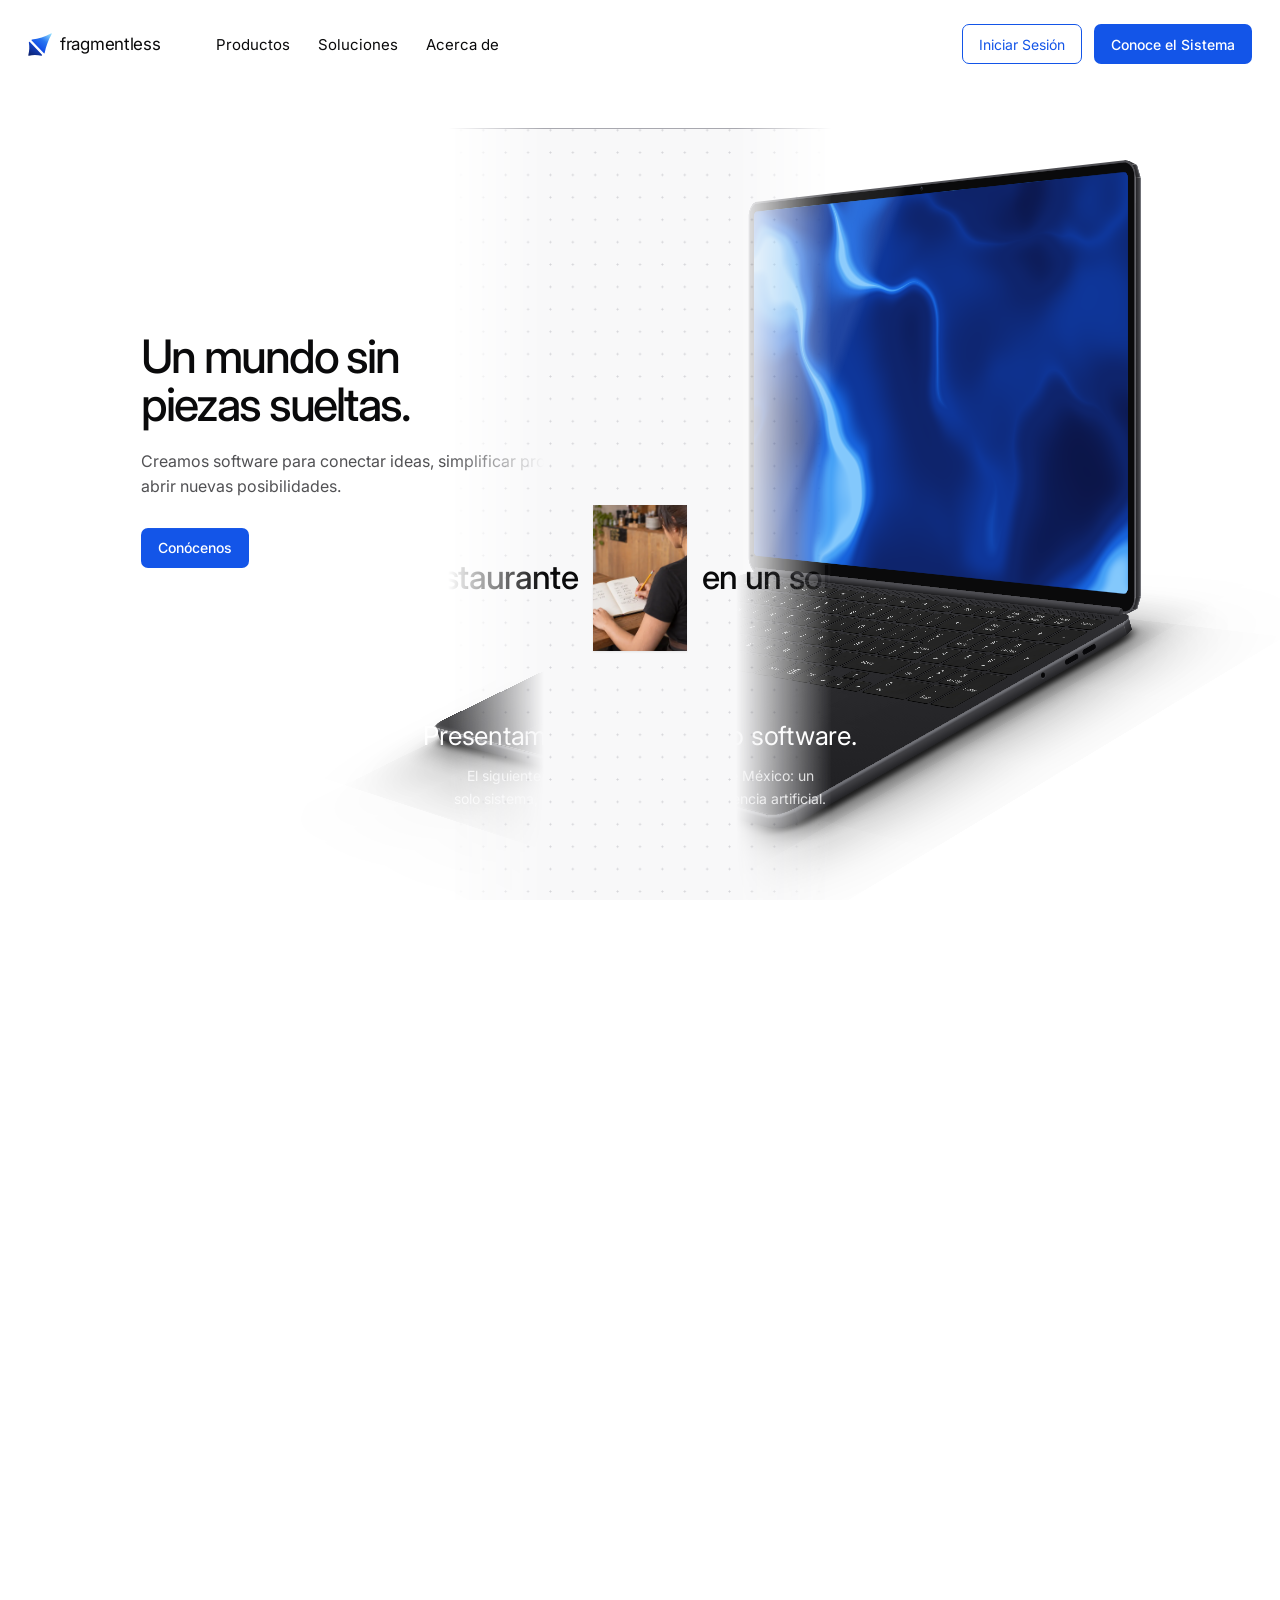
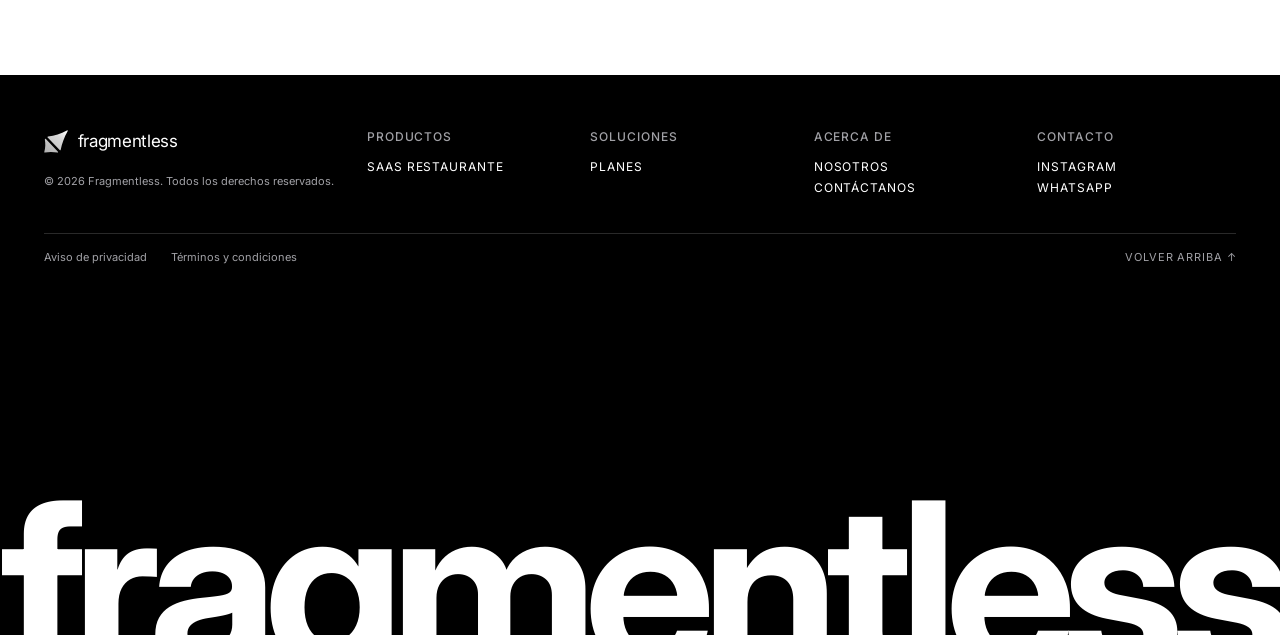
==== commit 735638e7: "Nosotros: la barra se vuelve negra sobre la sección negra Mientras va encima de «Hacia dónde vamos»," ====
--- a/index.html
+++ b/index.html
@@ -23,7 +23,7 @@
 <link rel="preconnect" href="https://fonts.googleapis.com">
 <link rel="preconnect" href="https://fonts.gstatic.com" crossorigin>
 <link href="https://fonts.googleapis.com/css2?family=Inter:wght@200;400;500;600;700&display=swap" rel="stylesheet">
-<link rel="stylesheet" href="style.css?v=zoom-ligero-1">
+<link rel="stylesheet" href="style.css?v=barra-negra-1">
 <link rel="stylesheet" href="assets/components.css">
 <script src="assets/wave-background.js?v=degradado-1" defer></script>
 <script src="barra.js?v=menu-brillo-1" defer></script>
--- a/style.css
+++ b/style.css
@@ -45,7 +45,8 @@
    sobre blanco (gris claro con letra negra), sobre negro (gris oscuro con letra blanca) y sobre el video. */
 ::selection { background: rgba(142, 142, 147, 0.45); }
 
-/* Barra: fija arriba, de orilla a orilla; al bajar se esconde y al subir regresa (barra.js) */
+/* Barra: fija arriba, de orilla a orilla; al bajar se esconde y al subir regresa (barra.js). Sin línea abajo, en
+   ninguna página: él la quitó el 3 de noviembre (era una línea gris, inset 0 -1px 0 de --tinta al 12 %). */
 .barra {
   position: fixed;
   top: 0;
@@ -54,30 +55,29 @@
   z-index: 10;
   padding-inline: var(--margen);
   background: var(--fondo);
-  box-shadow: inset 0 -1px 0 color-mix(in srgb, var(--tinta) 12%, transparent);
   transition: transform var(--abrir), background-color var(--abrir);
 }
 .barra[data-escondida] { transform: translateY(-100%); }
 
-/* Sobre la escena (la portada blanca y la parte negra) la barra es transparente y sin su línea: blanca o negra
-   se veía como un bloque encima, sobre todo en el gris del paso a la parte negra, y el fondo de la escena no es
-   plano (tiene la luz gris detrás de la laptop). Ahí no pasa nada por debajo de ella: lo más alto de la laptop
-   queda más abajo que la barra. Sobre la hoja y lo que sigue (data-hoja) es blanca con su línea, porque ahí el
-   contenido sí pasa por debajo. Abierta, con su submenú, tiene fondo para que se lea: blanca de día y negra
-   en la parte negra. data-escena solo lo pone escena.js, así que en nosotros.html la barra sigue blanca. */
+/* Sobre la escena (la portada blanca y la parte negra) la barra es transparente: blanca o negra se veía como un
+   bloque encima, sobre todo en el gris del paso a la parte negra, y el fondo de la escena no es plano (tiene la luz
+   gris detrás de la laptop). Ahí no pasa nada por debajo de ella: lo más alto de la laptop queda más abajo que la
+   barra. Sobre la hoja y lo que sigue (data-hoja) es blanca, porque ahí el contenido sí pasa por debajo. Abierta,
+   con su submenú, tiene fondo para que se lea: blanca de día y negra en la parte negra. data-escena solo lo pone
+   escena.js, así que en nosotros.html la barra sigue blanca. */
 :root[data-escena]:not([data-hoja]) .barra:not([data-abierto]) {
   --fondo: transparent;
-  box-shadow: none;
-}
-/* En la parte negra, letra blanca */
+}
+/* En la parte negra, letra blanca. Lo mismo pasa en Nosotros mientras la barra va encima de su sección negra
+   (data-barra-negra, nosotros.js), pero ahí la barra además se vuelve negra y el fondo de la página no cambia. */
 :root[data-noche] body { background: var(--noche-escena); }
-:root[data-noche]:not([data-hoja]) .barra {
-  box-shadow: none;
+:is(:root[data-noche]:not([data-hoja]), :root[data-barra-negra]) .barra {
   --tinta: #FFFFFF;
   --tinta-suave: #A1A1A6;
   --borde: #3A3A3D;
 }
-:root[data-noche]:not([data-hoja]) .barra[data-abierto] { --fondo: var(--barra-noche); }
+:root[data-barra-negra] .barra { --fondo: var(--noche); }
+:is(:root[data-noche]:not([data-hoja]), :root[data-barra-negra]) .barra[data-abierto] { --fondo: var(--barra-noche); }
 
 .barra-fila {
   height: var(--alto-barra);
@@ -98,8 +98,8 @@
 .logo img { display: block; height: 23px; width: auto; flex-shrink: 0; } /* símbolo azul junto a la palabra */
 .logo .logo-oscuro { display: none; }
 /* Sobre negro o gris oscuro, una variante de azul hielo a blanco conserva el relieve. */
-:root[data-noche]:not([data-hoja]) .barra .logo-claro { display: none; }
-:root[data-noche]:not([data-hoja]) .barra .logo-oscuro { display: block; }
+:is(:root[data-noche]:not([data-hoja]), :root[data-barra-negra]) .barra .logo-claro { display: none; }
+:is(:root[data-noche]:not([data-hoja]), :root[data-barra-negra]) .barra .logo-oscuro { display: block; }
 .logo span {
   font-weight: 400; /* mismo grosor que los atajos */
   font-size: 17px;
@@ -154,9 +154,9 @@
 .boton-primario:hover { opacity: 0.85; }
 /* En la parte negra los dos botones de la barra van en blanco: en azul se veían apagados sobre el gris oscuro.
    Iniciar Sesión, con borde y letra blancos, se llena de blanco al pasar el mouse, como de día se llena de azul. */
-:root[data-noche]:not([data-hoja]) .barra .boton-borde { border-color: #FFFFFF; color: #FFFFFF; }
-:root[data-noche]:not([data-hoja]) .barra .boton-borde:hover { background: #FFFFFF; color: var(--hueco); }
-:root[data-noche]:not([data-hoja]) .barra .boton-primario { background: #FFFFFF; color: var(--hueco); }
+:is(:root[data-noche]:not([data-hoja]), :root[data-barra-negra]) .barra .boton-borde { border-color: #FFFFFF; color: #FFFFFF; }
+:is(:root[data-noche]:not([data-hoja]), :root[data-barra-negra]) .barra .boton-borde:hover { background: #FFFFFF; color: var(--hueco); }
+:is(:root[data-noche]:not([data-hoja]), :root[data-barra-negra]) .barra .boton-primario { background: #FFFFFF; color: var(--hueco); }
 
 /* La hamburguesa: solo en celular (abajo, en su @media), en lugar de los atajos. Dos rayas que, abierta, se
    cruzan en una X. Van del color de la letra, así en la parte negra son blancas. */
@@ -1422,7 +1422,7 @@
   .hamburguesa span { height: 2px; }
   .hamburguesa[aria-expanded="true"] span:first-child { transform: translateY(4px) rotate(45deg); }
   .hamburguesa[aria-expanded="true"] span:last-child { transform: translateY(-4px) rotate(-45deg); }
-  :root[data-noche]:not([data-hoja]) .barra .hamburguesa { background: #FFFFFF; color: var(--hueco); }
+  :is(:root[data-noche]:not([data-hoja]), :root[data-barra-negra]) .barra .hamburguesa { background: #FFFFFF; color: var(--hueco); }
   /* La laptop no se va al lado ni sale el texto de la izquierda (Moderniza tu negocio): después del texto del
      centro se cierra ahí mismo. La escena mide lo que duraba esa parte menos: 6.1 pantallas y no 7 (escena.js,
      RECORRIDO). */
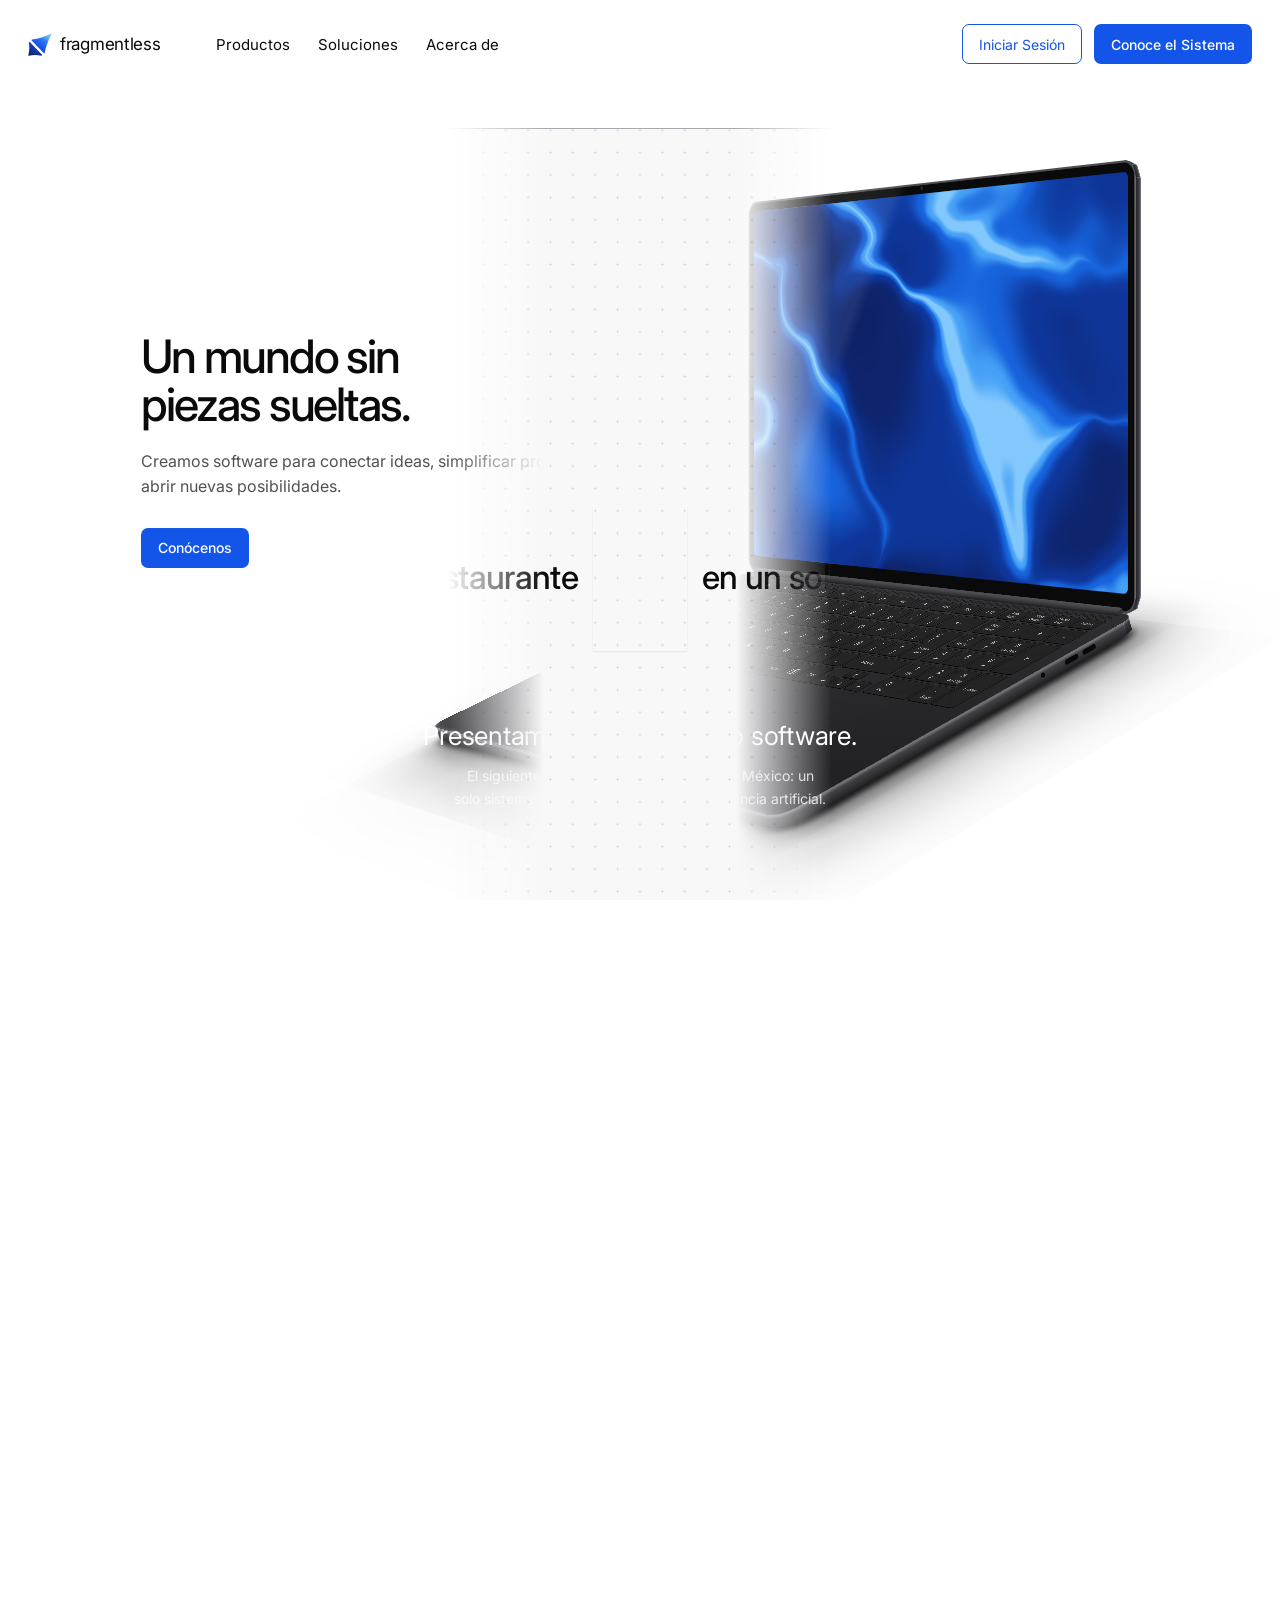
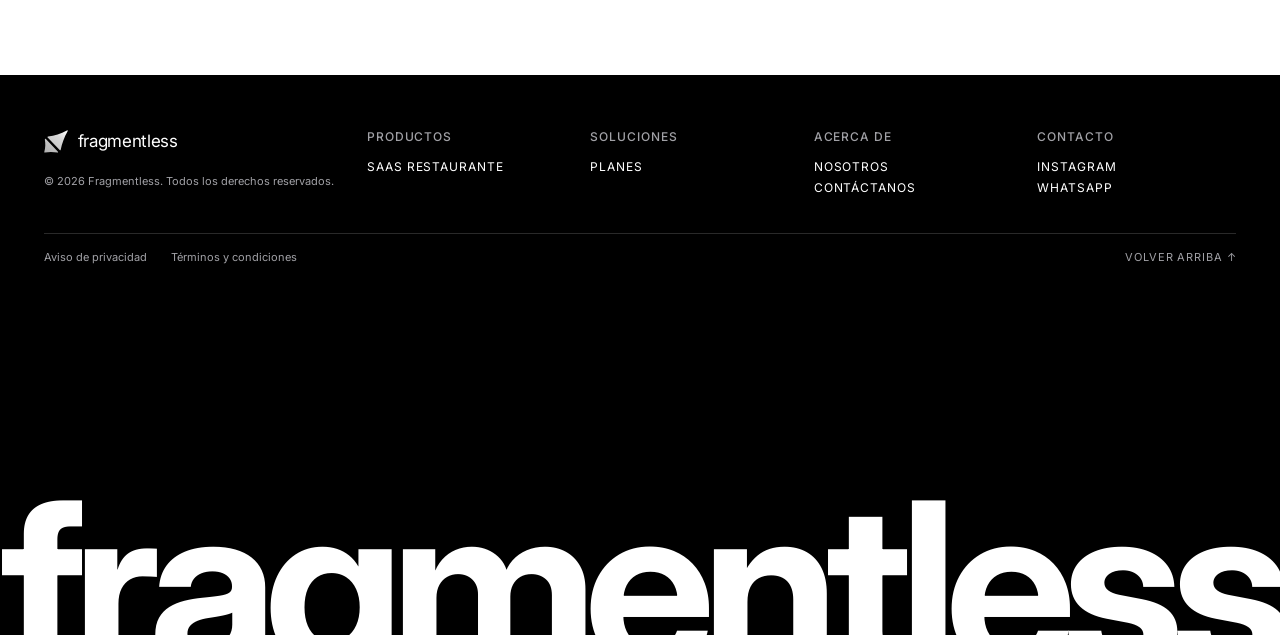
==== commit 86bc09a6: "Barra: sin la línea gris de abajo En todas las páginas (index, Nosotros y SaaS Restaurante): era un " ====
--- a/index.html
+++ b/index.html
@@ -23,7 +23,7 @@
 <link rel="preconnect" href="https://fonts.googleapis.com">
 <link rel="preconnect" href="https://fonts.gstatic.com" crossorigin>
 <link href="https://fonts.googleapis.com/css2?family=Inter:wght@200;400;500;600;700&display=swap" rel="stylesheet">
-<link rel="stylesheet" href="style.css?v=barra-negra-1">
+<link rel="stylesheet" href="style.css?v=barra-sin-linea-1">
 <link rel="stylesheet" href="assets/components.css">
 <script src="assets/wave-background.js?v=degradado-1" defer></script>
 <script src="barra.js?v=menu-brillo-1" defer></script>
--- a/style.css
+++ b/style.css
@@ -68,16 +68,14 @@
 :root[data-escena]:not([data-hoja]) .barra:not([data-abierto]) {
   --fondo: transparent;
 }
-/* En la parte negra, letra blanca. Lo mismo pasa en Nosotros mientras la barra va encima de su sección negra
-   (data-barra-negra, nosotros.js), pero ahí la barra además se vuelve negra y el fondo de la página no cambia. */
+/* En la parte negra, letra blanca */
 :root[data-noche] body { background: var(--noche-escena); }
-:is(:root[data-noche]:not([data-hoja]), :root[data-barra-negra]) .barra {
+:root[data-noche]:not([data-hoja]) .barra {
   --tinta: #FFFFFF;
   --tinta-suave: #A1A1A6;
   --borde: #3A3A3D;
 }
-:root[data-barra-negra] .barra { --fondo: var(--noche); }
-:is(:root[data-noche]:not([data-hoja]), :root[data-barra-negra]) .barra[data-abierto] { --fondo: var(--barra-noche); }
+:root[data-noche]:not([data-hoja]) .barra[data-abierto] { --fondo: var(--barra-noche); }
 
 .barra-fila {
   height: var(--alto-barra);
@@ -98,8 +96,8 @@
 .logo img { display: block; height: 23px; width: auto; flex-shrink: 0; } /* símbolo azul junto a la palabra */
 .logo .logo-oscuro { display: none; }
 /* Sobre negro o gris oscuro, una variante de azul hielo a blanco conserva el relieve. */
-:is(:root[data-noche]:not([data-hoja]), :root[data-barra-negra]) .barra .logo-claro { display: none; }
-:is(:root[data-noche]:not([data-hoja]), :root[data-barra-negra]) .barra .logo-oscuro { display: block; }
+:root[data-noche]:not([data-hoja]) .barra .logo-claro { display: none; }
+:root[data-noche]:not([data-hoja]) .barra .logo-oscuro { display: block; }
 .logo span {
   font-weight: 400; /* mismo grosor que los atajos */
   font-size: 17px;
@@ -154,9 +152,9 @@
 .boton-primario:hover { opacity: 0.85; }
 /* En la parte negra los dos botones de la barra van en blanco: en azul se veían apagados sobre el gris oscuro.
    Iniciar Sesión, con borde y letra blancos, se llena de blanco al pasar el mouse, como de día se llena de azul. */
-:is(:root[data-noche]:not([data-hoja]), :root[data-barra-negra]) .barra .boton-borde { border-color: #FFFFFF; color: #FFFFFF; }
-:is(:root[data-noche]:not([data-hoja]), :root[data-barra-negra]) .barra .boton-borde:hover { background: #FFFFFF; color: var(--hueco); }
-:is(:root[data-noche]:not([data-hoja]), :root[data-barra-negra]) .barra .boton-primario { background: #FFFFFF; color: var(--hueco); }
+:root[data-noche]:not([data-hoja]) .barra .boton-borde { border-color: #FFFFFF; color: #FFFFFF; }
+:root[data-noche]:not([data-hoja]) .barra .boton-borde:hover { background: #FFFFFF; color: var(--hueco); }
+:root[data-noche]:not([data-hoja]) .barra .boton-primario { background: #FFFFFF; color: var(--hueco); }
 
 /* La hamburguesa: solo en celular (abajo, en su @media), en lugar de los atajos. Dos rayas que, abierta, se
    cruzan en una X. Van del color de la letra, así en la parte negra son blancas. */
@@ -1422,7 +1420,7 @@
   .hamburguesa span { height: 2px; }
   .hamburguesa[aria-expanded="true"] span:first-child { transform: translateY(4px) rotate(45deg); }
   .hamburguesa[aria-expanded="true"] span:last-child { transform: translateY(-4px) rotate(-45deg); }
-  :is(:root[data-noche]:not([data-hoja]), :root[data-barra-negra]) .barra .hamburguesa { background: #FFFFFF; color: var(--hueco); }
+  :root[data-noche]:not([data-hoja]) .barra .hamburguesa { background: #FFFFFF; color: var(--hueco); }
   /* La laptop no se va al lado ni sale el texto de la izquierda (Moderniza tu negocio): después del texto del
      centro se cierra ahí mismo. La escena mide lo que duraba esa parte menos: 6.1 pantallas y no 7 (escena.js,
      RECORRIDO). */
